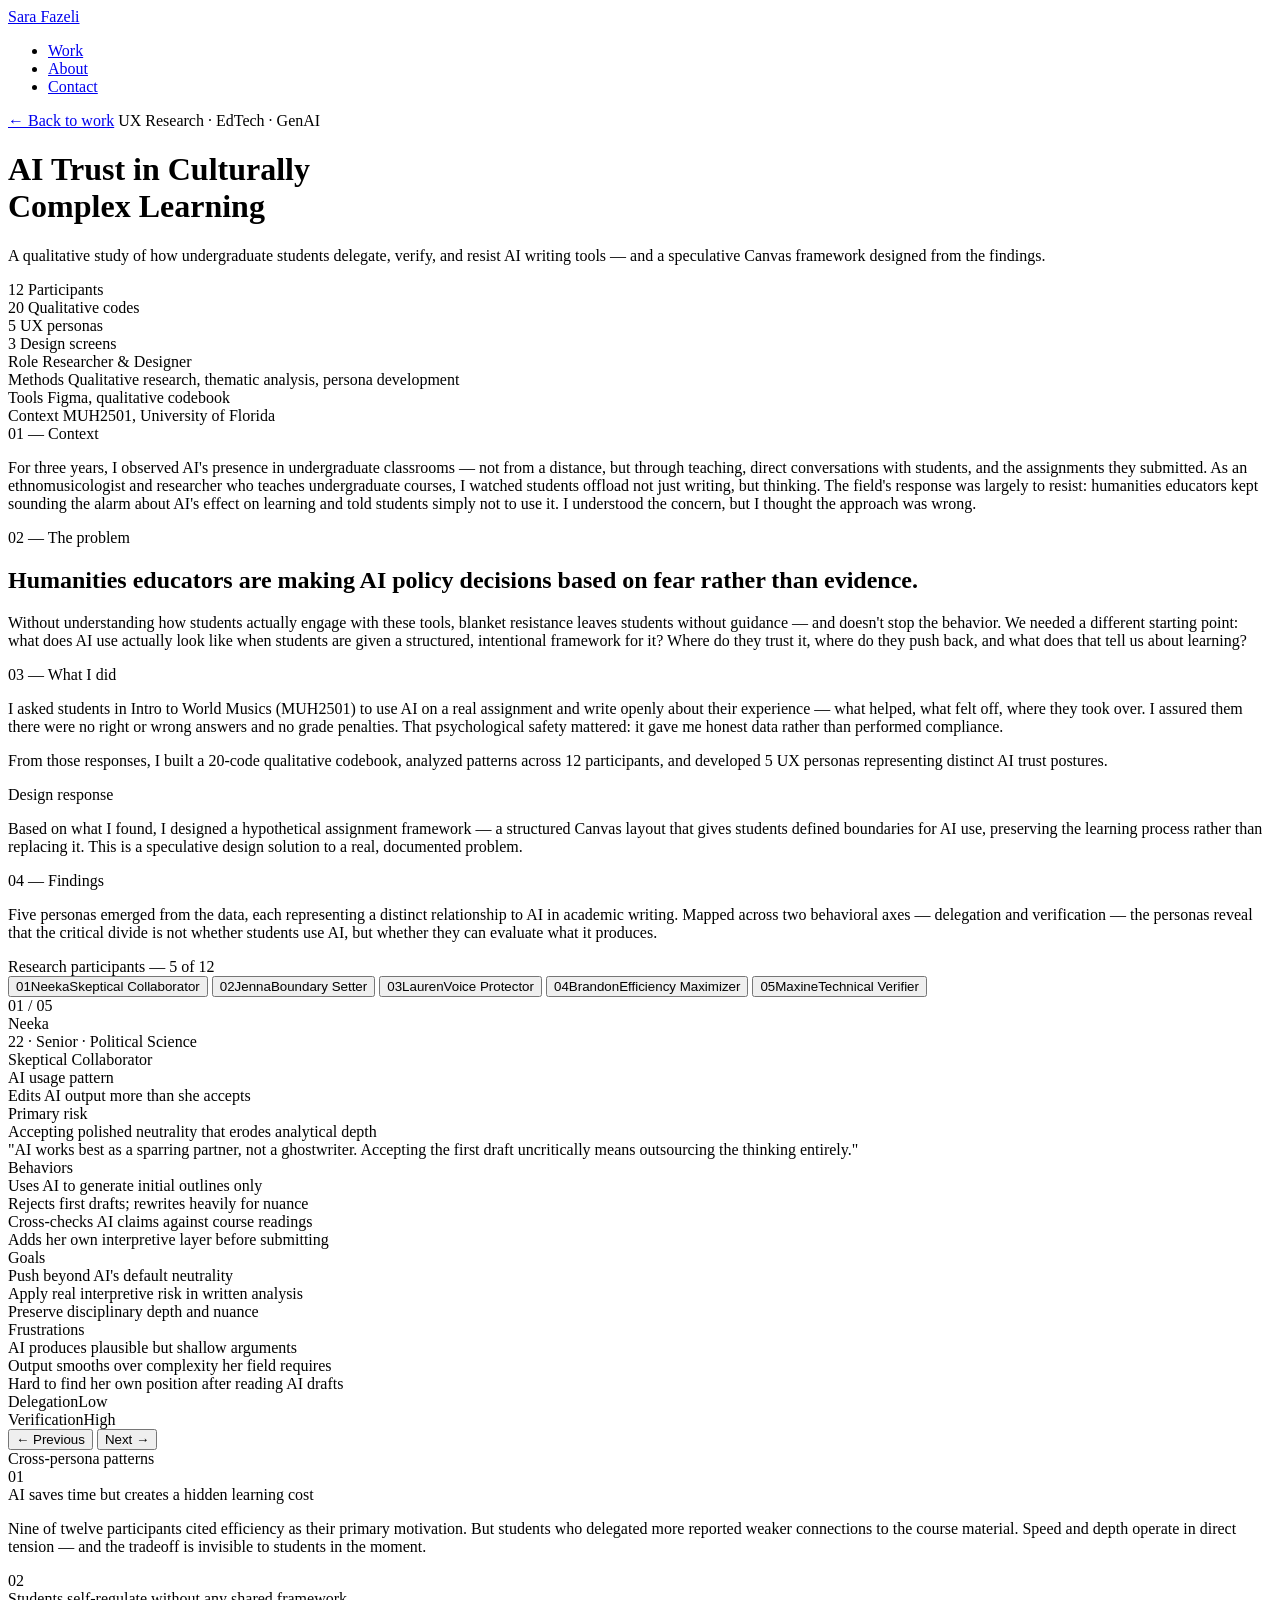
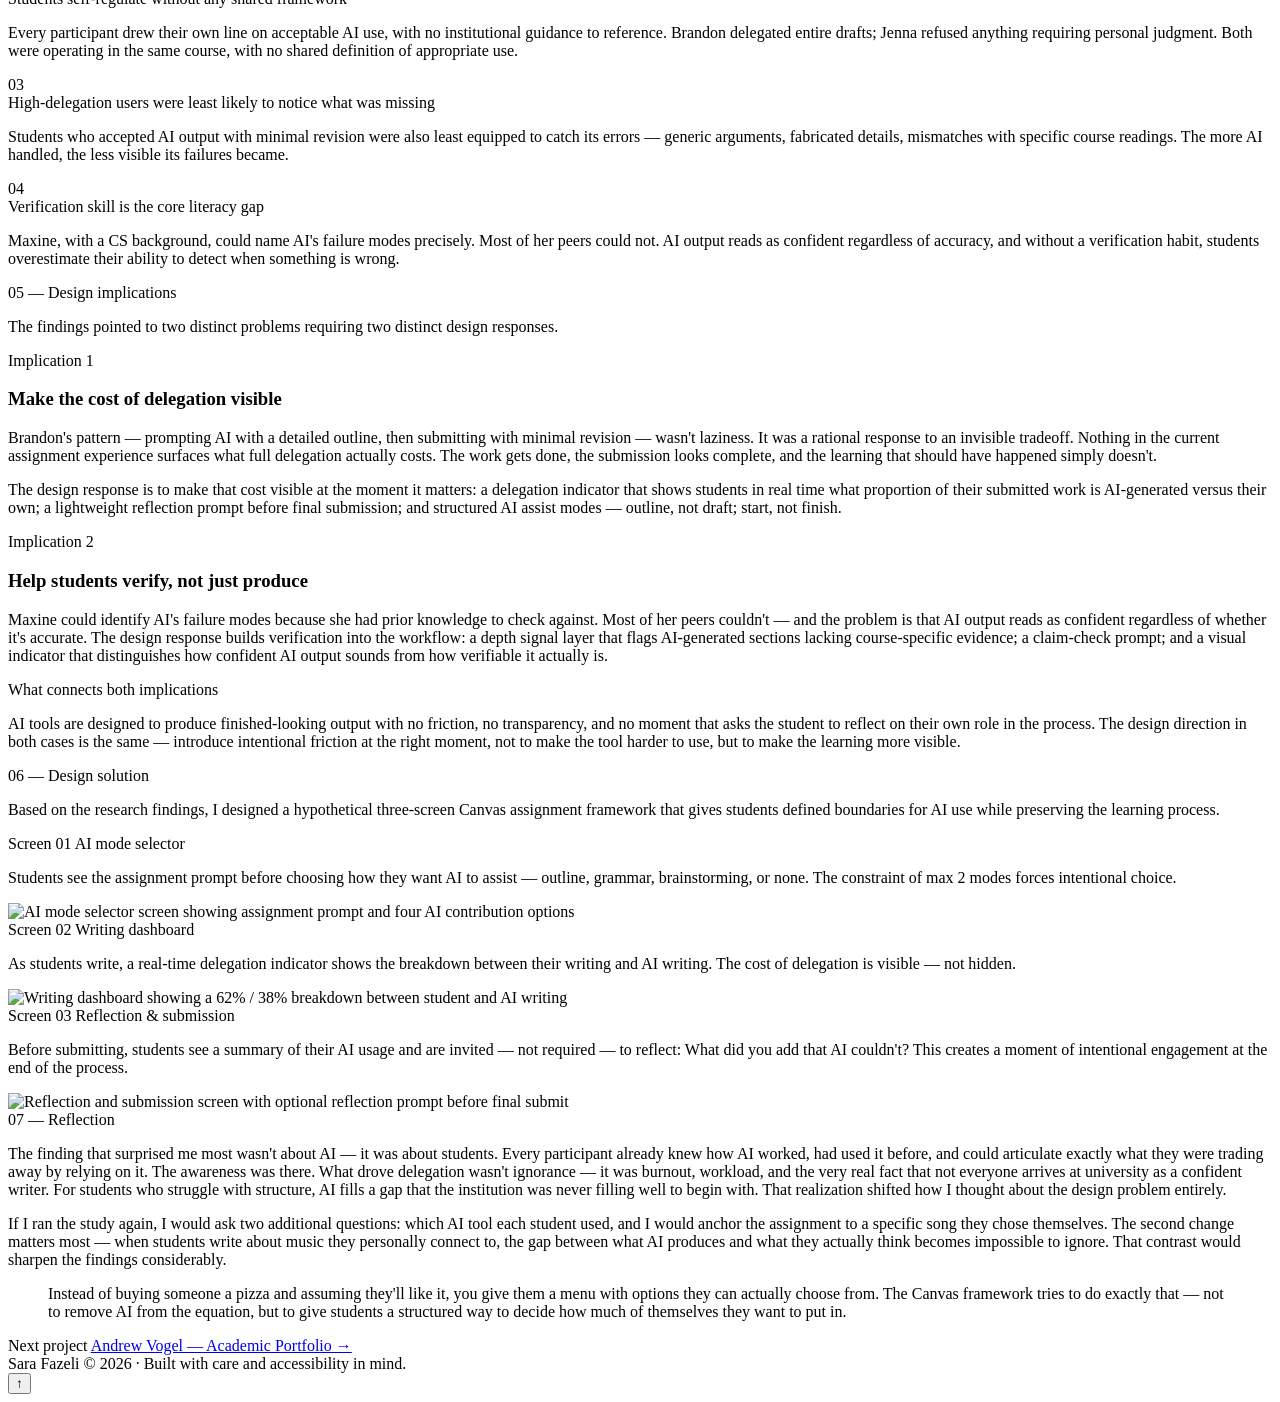
==== ai-trust-study.html @ 243368ee "case study added" ====
<!DOCTYPE html>
<html lang="en">
<head>
    <meta charset="UTF-8">
    <meta name="viewport" content="width=device-width, initial-scale=1.0">
    <meta name="description" content="AI Trust in Culturally Complex Learning — UX Research Case Study by Sara Fazeli">
    <title>AI Trust Study | Sara Fazeli</title>
    <link rel="preconnect" href="https://fonts.googleapis.com">
    <link rel="preconnect" href="https://fonts.gstatic.com" crossorigin>
    <link href="https://fonts.googleapis.com/css2?family=Fraunces:opsz,wght@9..144,300;9..144,400;9..144,600&family=DM+Sans:wght@300;400;500&family=Playfair+Display:ital,wght@0,400;0,500;1,400&display=swap" rel="stylesheet">
    <link rel="stylesheet" href="style-sheet/case-study.css">
</head>
<body>

    <!-- Nav -->
    <nav>
        <div class="nav-inner">
            <a href="index.html" class="nav-logo">Sara Fazeli</a>
            <ul class="nav-links">
                <li><a href="index.html#work">Work</a></li>
                <li><a href="index.html#about">About</a></li>
                <li><a href="index.html#contact">Contact</a></li>
            </ul>
        </div>
    </nav>

    <!-- Hero -->
    <header class="cs-hero">
        <div class="container">
            <div class="cs-hero-meta">
                <a href="index.html" class="back-link">← Back to work</a>
                <span class="cs-type">UX Research · EdTech · GenAI</span>
            </div>
            <h1 class="cs-title">AI Trust in Culturally<br>Complex Learning</h1>
            <p class="cs-subtitle">A qualitative study of how undergraduate students delegate, verify, and resist AI writing tools — and a speculative Canvas framework designed from the findings.</p>
            <div class="cs-stats">
                <div class="stat">
                    <span class="stat-num">12</span>
                    <span class="stat-label">Participants</span>
                </div>
                <div class="stat">
                    <span class="stat-num">20</span>
                    <span class="stat-label">Qualitative codes</span>
                </div>
                <div class="stat">
                    <span class="stat-num">5</span>
                    <span class="stat-label">UX personas</span>
                </div>
                <div class="stat">
                    <span class="stat-num">3</span>
                    <span class="stat-label">Design screens</span>
                </div>
            </div>
        </div>
    </header>

    <!-- Overview strip -->
    <div class="cs-overview">
        <div class="container">
            <div class="overview-grid">
                <div class="overview-item">
                    <span class="overview-label">Role</span>
                    <span class="overview-value">Researcher & Designer</span>
                </div>
                <div class="overview-item">
                    <span class="overview-label">Methods</span>
                    <span class="overview-value">Qualitative research, thematic analysis, persona development</span>
                </div>
                <div class="overview-item">
                    <span class="overview-label">Tools</span>
                    <span class="overview-value">Figma, qualitative codebook</span>
                </div>
                <div class="overview-item">
                    <span class="overview-label">Context</span>
                    <span class="overview-value">MUH2501, University of Florida</span>
                </div>
            </div>
        </div>
    </div>

    <!-- Main content -->
    <main class="cs-main">
        <div class="container">

            <!-- Context -->
            <section class="cs-section">
                <div class="cs-section-inner">
                    <div class="cs-section-label">01 — Context</div>
                    <div class="cs-section-content">
                        <p>For three years, I observed AI's presence in undergraduate classrooms — not from a distance, but through teaching, direct conversations with students, and the assignments they submitted. As an ethnomusicologist and researcher who teaches undergraduate courses, I watched students offload not just writing, but thinking. The field's response was largely to resist: humanities educators kept sounding the alarm about AI's effect on learning and told students simply not to use it. I understood the concern, but I thought the approach was wrong.</p>
                    </div>
                </div>
            </section>

            <!-- Problem -->
            <section class="cs-section">
                <div class="cs-section-inner">
                    <div class="cs-section-label">02 — The problem</div>
                    <div class="cs-section-content">
                        <h2 class="cs-heading">Humanities educators are making AI policy decisions based on fear rather than evidence.</h2>
                        <p>Without understanding how students actually engage with these tools, blanket resistance leaves students without guidance — and doesn't stop the behavior. We needed a different starting point: what does AI use actually look like when students are given a structured, intentional framework for it? Where do they trust it, where do they push back, and what does that tell us about learning?</p>
                    </div>
                </div>
            </section>

            <!-- What I did -->
            <section class="cs-section">
                <div class="cs-section-inner">
                    <div class="cs-section-label">03 — What I did</div>
                    <div class="cs-section-content">
                        <p>I asked students in Intro to World Musics (MUH2501) to use AI on a real assignment and write openly about their experience — what helped, what felt off, where they took over. I assured them there were no right or wrong answers and no grade penalties. That psychological safety mattered: it gave me honest data rather than performed compliance.</p>
                        <p>From those responses, I built a 20-code qualitative codebook, analyzed patterns across 12 participants, and developed 5 UX personas representing distinct AI trust postures.</p>

                        <div class="callout">
                            <span class="callout-label">Design response</span>
                            <p>Based on what I found, I designed a hypothetical assignment framework — a structured Canvas layout that gives students defined boundaries for AI use, preserving the learning process rather than replacing it. This is a speculative design solution to a real, documented problem.</p>
                        </div>
                    </div>
                </div>
            </section>

            <!-- Findings -->
            <section class="cs-section">
                <div class="cs-section-inner">
                    <div class="cs-section-label">04 — Findings</div>
                    <div class="cs-section-content">
                        <p>Five personas emerged from the data, each representing a distinct relationship to AI in academic writing. Mapped across two behavioral axes — delegation and verification — the personas reveal that the critical divide is not whether students use AI, but whether they can evaluate what it produces.</p>
                    </div>
                </div>
            </section>

        </div>

        <!-- Personas — full width -->
        <div class="personas-section">
            <div class="container">
                <div class="personas-header">
                    <span class="cs-section-label-inline">Research participants — 5 of 12</span>
                </div>
                <!-- Persona component -->
                <div class="persona-component">
                    <div class="tab-row" id="persona-tabs">
                        <button class="tab-btn active" onclick="showPersona(0,this)"><span class="tab-num">01</span><span class="tab-name">Neeka</span><span class="tab-arch">Skeptical Collaborator</span><div class="tab-bar" style="background:#534AB7;"></div></button>
                        <button class="tab-btn" onclick="showPersona(1,this)"><span class="tab-num">02</span><span class="tab-name">Jenna</span><span class="tab-arch">Boundary Setter</span><div class="tab-bar" style="background:#0F6E56;"></div></button>
                        <button class="tab-btn" onclick="showPersona(2,this)"><span class="tab-num">03</span><span class="tab-name">Lauren</span><span class="tab-arch">Voice Protector</span><div class="tab-bar" style="background:#993C1D;"></div></button>
                        <button class="tab-btn" onclick="showPersona(3,this)"><span class="tab-num">04</span><span class="tab-name">Brandon</span><span class="tab-arch">Efficiency Maximizer</span><div class="tab-bar" style="background:#854F0B;"></div></button>
                        <button class="tab-btn" onclick="showPersona(4,this)"><span class="tab-num">05</span><span class="tab-name">Maxine</span><span class="tab-arch">Technical Verifier</span><div class="tab-bar" style="background:#185FA5;"></div></button>
                    </div>

                    <div class="persona-card" id="persona-card">
                        <div class="persona-card-top">
                            <div class="persona-identity">
                                <div class="persona-num" id="p-num">01 / 05</div>
                                <div class="persona-name" id="p-name">Neeka</div>
                                <div class="persona-meta" id="p-meta">22 · Senior · Political Science</div>
                                <div class="persona-pill" id="p-arch">Skeptical Collaborator</div>
                            </div>
                            <div class="persona-pattern">
                                <div class="pattern-label">AI usage pattern</div>
                                <div class="pattern-value" id="p-pattern">Edits AI output more than she accepts</div>
                                <div class="risk-label">Primary risk</div>
                                <div class="risk-value" id="p-risk">Accepting polished neutrality that erodes analytical depth</div>
                            </div>
                        </div>
                        <div class="persona-quote-wrap">
                            <div class="persona-quote" id="p-quote">"AI works best as a sparring partner, not a ghostwriter. Accepting the first draft uncritically means outsourcing the thinking entirely."</div>
                        </div>
                        <div class="persona-card-bottom">
                            <div class="persona-col">
                                <div class="col-label">Behaviors</div>
                                <div id="p-behaviors"></div>
                            </div>
                            <div class="persona-col">
                                <div class="col-label">Goals</div>
                                <div id="p-goals"></div>
                            </div>
                            <div class="persona-col">
                                <div class="col-label">Frustrations</div>
                                <div id="p-frustrations"></div>
                            </div>
                        </div>
                        <div class="persona-bars">
                            <div class="bar-item">
                                <div class="bar-label-row"><span class="bar-label-text">Delegation</span><span class="bar-val" id="p-del-val"></span></div>
                                <div class="bar-bg"><div class="bar-fill" id="p-del"></div></div>
                            </div>
                            <div class="bar-item">
                                <div class="bar-label-row"><span class="bar-label-text">Verification</span><span class="bar-val" id="p-ver-val"></span></div>
                                <div class="bar-bg"><div class="bar-fill" id="p-ver"></div></div>
                            </div>
                        </div>
                    </div>

                    <div class="persona-nav">
                        <button class="persona-nav-btn" onclick="prevPersona()">← Previous</button>
                        <button class="persona-nav-btn" onclick="nextPersona()">Next →</button>
                    </div>
                </div>
            </div>
        </div>

        <div class="container">

            <!-- Cross-persona patterns -->
            <section class="cs-section">
                <div class="cs-section-inner">
                    <div class="cs-section-label">Cross-persona patterns</div>
                    <div class="cs-section-content">
                        <div class="findings-grid">
                            <div class="finding-card">
                                <div class="finding-num">01</div>
                                <div class="finding-title">AI saves time but creates a hidden learning cost</div>
                                <p>Nine of twelve participants cited efficiency as their primary motivation. But students who delegated more reported weaker connections to the course material. Speed and depth operate in direct tension — and the tradeoff is invisible to students in the moment.</p>
                            </div>
                            <div class="finding-card">
                                <div class="finding-num">02</div>
                                <div class="finding-title">Students self-regulate without any shared framework</div>
                                <p>Every participant drew their own line on acceptable AI use, with no institutional guidance to reference. Brandon delegated entire drafts; Jenna refused anything requiring personal judgment. Both were operating in the same course, with no shared definition of appropriate use.</p>
                            </div>
                            <div class="finding-card">
                                <div class="finding-num">03</div>
                                <div class="finding-title">High-delegation users were least likely to notice what was missing</div>
                                <p>Students who accepted AI output with minimal revision were also least equipped to catch its errors — generic arguments, fabricated details, mismatches with specific course readings. The more AI handled, the less visible its failures became.</p>
                            </div>
                            <div class="finding-card">
                                <div class="finding-num">04</div>
                                <div class="finding-title">Verification skill is the core literacy gap</div>
                                <p>Maxine, with a CS background, could name AI's failure modes precisely. Most of her peers could not. AI output reads as confident regardless of accuracy, and without a verification habit, students overestimate their ability to detect when something is wrong.</p>
                            </div>
                        </div>
                    </div>
                </div>
            </section>

            <!-- Design Implications -->
            <section class="cs-section">
                <div class="cs-section-inner">
                    <div class="cs-section-label">05 — Design implications</div>
                    <div class="cs-section-content">
                        <p>The findings pointed to two distinct problems requiring two distinct design responses.</p>

                        <div class="implication">
                            <div class="implication-header">
                                <span class="implication-num">Implication 1</span>
                                <h3 class="implication-title">Make the cost of delegation visible</h3>
                            </div>
                            <p>Brandon's pattern — prompting AI with a detailed outline, then submitting with minimal revision — wasn't laziness. It was a rational response to an invisible tradeoff. Nothing in the current assignment experience surfaces what full delegation actually costs. The work gets done, the submission looks complete, and the learning that should have happened simply doesn't.</p>
                            <p>The design response is to make that cost visible at the moment it matters: a delegation indicator that shows students in real time what proportion of their submitted work is AI-generated versus their own; a lightweight reflection prompt before final submission; and structured AI assist modes — outline, not draft; start, not finish.</p>
                        </div>

                        <div class="implication">
                            <div class="implication-header">
                                <span class="implication-num">Implication 2</span>
                                <h3 class="implication-title">Help students verify, not just produce</h3>
                            </div>
                            <p>Maxine could identify AI's failure modes because she had prior knowledge to check against. Most of her peers couldn't — and the problem is that AI output reads as confident regardless of whether it's accurate. The design response builds verification into the workflow: a depth signal layer that flags AI-generated sections lacking course-specific evidence; a claim-check prompt; and a visual indicator that distinguishes how confident AI output sounds from how verifiable it actually is.</p>
                        </div>

                        <div class="callout">
                            <span class="callout-label">What connects both implications</span>
                            <p>AI tools are designed to produce finished-looking output with no friction, no transparency, and no moment that asks the student to reflect on their own role in the process. The design direction in both cases is the same — introduce intentional friction at the right moment, not to make the tool harder to use, but to make the learning more visible.</p>
                        </div>
                    </div>
                </div>
            </section>

            <!-- Design Screens -->
            <section class="cs-section">
                <div class="cs-section-inner">
                    <div class="cs-section-label">06 — Design solution</div>
                    <div class="cs-section-content">
                        <p>Based on the research findings, I designed a hypothetical three-screen Canvas assignment framework that gives students defined boundaries for AI use while preserving the learning process.</p>
                    </div>
                </div>
            </section>
        </div>

        <!-- Screens — full width -->
        <div class="screens-section">
            <div class="container">
                <div class="screen-item">
                    <div class="screen-meta">
                        <span class="screen-num">Screen 01</span>
                        <span class="screen-title">AI mode selector</span>
                        <p class="screen-desc">Students see the assignment prompt before choosing how they want AI to assist — outline, grammar, brainstorming, or none. The constraint of max 2 modes forces intentional choice.</p>
                    </div>
                    <div class="screen-image">
                        <img src="images/screen-01.png" alt="AI mode selector screen showing assignment prompt and four AI contribution options" />
                    </div>
                </div>

                <div class="screen-item reverse">
                    <div class="screen-meta">
                        <span class="screen-num">Screen 02</span>
                        <span class="screen-title">Writing dashboard</span>
                        <p class="screen-desc">As students write, a real-time delegation indicator shows the breakdown between their writing and AI writing. The cost of delegation is visible — not hidden.</p>
                    </div>
                    <div class="screen-image">
                        <img src="images/screen-02.png" alt="Writing dashboard showing a 62% / 38% breakdown between student and AI writing" />
                    </div>
                </div>

                <div class="screen-item">
                    <div class="screen-meta">
                        <span class="screen-num">Screen 03</span>
                        <span class="screen-title">Reflection & submission</span>
                        <p class="screen-desc">Before submitting, students see a summary of their AI usage and are invited — not required — to reflect: What did you add that AI couldn't? This creates a moment of intentional engagement at the end of the process.</p>
                    </div>
                    <div class="screen-image">
                        <img src="images/screen-03.png" alt="Reflection and submission screen with optional reflection prompt before final submit" />
                    </div>
                </div>
            </div>
        </div>

        <div class="container">

            <!-- Reflection -->
            <section class="cs-section">
                <div class="cs-section-inner">
                    <div class="cs-section-label">07 — Reflection</div>
                    <div class="cs-section-content">
                        <p>The finding that surprised me most wasn't about AI — it was about students. Every participant already knew how AI worked, had used it before, and could articulate exactly what they were trading away by relying on it. The awareness was there. What drove delegation wasn't ignorance — it was burnout, workload, and the very real fact that not everyone arrives at university as a confident writer. For students who struggle with structure, AI fills a gap that the institution was never filling well to begin with. That realization shifted how I thought about the design problem entirely.</p>

                        <p>If I ran the study again, I would ask two additional questions: which AI tool each student used, and I would anchor the assignment to a specific song they chose themselves. The second change matters most — when students write about music they personally connect to, the gap between what AI produces and what they actually think becomes impossible to ignore. That contrast would sharpen the findings considerably.</p>

                        <blockquote class="cs-blockquote">Instead of buying someone a pizza and assuming they'll like it, you give them a menu with options they can actually choose from. The Canvas framework tries to do exactly that — not to remove AI from the equation, but to give students a structured way to decide how much of themselves they want to put in.</blockquote>
                    </div>
                </div>
            </section>

        </div>
    </main>

    <!-- Next project -->
    <div class="next-project">
        <div class="container">
            <span class="section-label">Next project</span>
            <a href="https://andrew-vogel.com" target="_blank" class="next-link">Andrew Vogel — Academic Portfolio →</a>
        </div>
    </div>

    <!-- Footer -->
    <footer>
        <div class="container">
            <div class="footer-inner">
                <span class="footer-name">Sara Fazeli</span>
                <span class="footer-copy">© 2026 · Built with care and accessibility in mind.</span>
            </div>
        </div>
    </footer>

    <button id="back-to-top" aria-label="Back to top">↑</button>

    <script>
    // Persona data
    const personas = [
        {
            num:"01 / 05", name:"Neeka", meta:"22 · Senior · Political Science",
            arch:"Skeptical Collaborator", color:"#534AB7",
            pattern:"Edits AI output more than she accepts",
            risk:"Accepting polished neutrality that erodes analytical depth",
            quote:'"AI works best as a sparring partner, not a ghostwriter. Accepting the first draft uncritically means outsourcing the thinking entirely."',
            behaviors:["Uses AI to generate initial outlines only","Rejects first drafts; rewrites heavily for nuance","Cross-checks AI claims against course readings","Adds her own interpretive layer before submitting"],
            goals:["Push beyond AI's default neutrality","Apply real interpretive risk in written analysis","Preserve disciplinary depth and nuance"],
            frustrations:["AI produces plausible but shallow arguments","Output smooths over complexity her field requires","Hard to find her own position after reading AI drafts"],
            del:25, ver:90
        },
        {
            num:"02 / 05", name:"Jenna", meta:"22 · Senior · Music Education",
            arch:"Boundary Setter", color:"#0F6E56",
            pattern:"Uses AI for structure only",
            risk:"Students losing reasoning skills with no institutional guardrails in place",
            quote:'"AI can help in moderation, but remove all friction and students stop thinking. Those reasoning skills don\'t come back on their own."',
            behaviors:["Uses AI to generate outlines and checklists","Writes all substantive content by hand","Avoids AI for anything requiring personal judgment","Advocates for explicit guidelines in coursework"],
            goals:["Set clear rules for when AI is and isn't appropriate","Use AI as an organizer without replacing engagement","Protect students' ability to reason through problems"],
            frustrations:["No clear institutional guidelines on AI use exist","Students complete full assignments with AI, learn nothing","Reasoning and decision-making skills atrophy without practice"],
            del:20, ver:75
        },
        {
            num:"03 / 05", name:"Lauren", meta:"31 · Senior · Journalism & Advertising",
            arch:"Voice Protector", color:"#993C1D",
            pattern:"Uses AI for brainstorming, not final copy",
            risk:"Submitting work that sounds authentic but reflects AI's voice, not hers",
            quote:'"The moment I stop revising and just submit AI output, I\'ve handed over my byline. It has to sound like me — not like everyone\'s AI."',
            behaviors:["Uses AI for initial ideation and structural outlines","Rewrites all final copy by hand","Reads drafts aloud to test for personal voice","Edits until output no longer sounds generated"],
            goals:["Maintain a distinct, recognizable writing voice","Use AI for ideation without letting it shape final tone","Submit work that genuinely reflects her perspective"],
            frustrations:["AI drafts feel generic even after multiple edits","Hard to reclaim voice once an AI outline is accepted","Polished output masks the absence of real perspective"],
            del:30, ver:80
        },
        {
            num:"04 / 05", name:"Brandon", meta:"22 · Senior · Music Business & Entrepreneurship",
            arch:"Efficiency Maximizer", color:"#854F0B",
            pattern:"Delegates full drafts under time pressure",
            risk:"Skill atrophy through repeated full-task delegation",
            quote:'"When AI handles the whole assignment in seconds, finishing it yourself stops feeling like learning. It starts feeling like a waste of time."',
            behaviors:["Prompts AI with a detailed outline under deadline","Submits output with minimal review or revision","Engages most with AI when course load peaks","Rarely revises for substance — only for format"],
            goals:["Find a compelling reason to engage with work directly","Understand the value of the cognitive effort required","Rebuild habits of independent critical writing"],
            frustrations:["AI makes full-draft delegation too easy to resist","Convenience eliminates motivation to engage deeply","Skills needed for his career are quietly disappearing"],
            del:95, ver:15
        },
        {
            num:"05 / 05", name:"Maxine", meta:"20 · Sophomore · Music Composition & CS",
            arch:"Technical Verifier", color:"#185FA5",
            pattern:"Verifies AI output against her own knowledge",
            risk:"Submitting confident but factually incorrect output",
            quote:'"AI sounds right far more often than it is right. Students who can\'t tell the difference will submit work that fails in ways they\'ll never notice."',
            behaviors:["Uses AI for first-pass drafting only","Line-edits for factual and conceptual accuracy","Flags output that sounds correct but lacks depth","Rewrites any section AI handles poorly"],
            goals:["Help peers spot when AI output sounds right but isn't","Use AI as a starting point requiring verification","Ensure final work reflects actual course content"],
            frustrations:["Students can't tell when AI output misses the mark","Confident-sounding language masks real factual gaps","Peers submit polished work that fails on substance"],
            del:40, ver:95
        }
    ];

    let current = 0;

    function renderPersona(p) {
        document.getElementById('p-num').textContent = p.num;
        document.getElementById('p-name').textContent = p.name;
        document.getElementById('p-meta').textContent = p.meta;
        document.getElementById('p-arch').textContent = p.arch;
        document.getElementById('p-pattern').textContent = p.pattern;
        document.getElementById('p-risk').textContent = p.risk;
        document.getElementById('p-quote').textContent = p.quote;

        const dv = p.del < 40 ? 'Low' : p.del < 70 ? 'Medium' : 'High';
        const vv = p.ver < 40 ? 'Low' : p.ver < 70 ? 'Medium' : 'High';

        document.getElementById('p-del').style.width = p.del + '%';
        document.getElementById('p-del').style.background = p.color;
        document.getElementById('p-del-val').textContent = dv;
        document.getElementById('p-ver').style.width = p.ver + '%';
        document.getElementById('p-ver').style.background = p.color;
        document.getElementById('p-ver-val').textContent = vv;

        ['behaviors','goals','frustrations'].forEach(k => {
            document.getElementById('p-'+k).innerHTML = p[k].map(t => `<div class="col-item">${t}</div>`).join('');
        });
    }

    function showPersona(i, btn) {
        current = i;
        document.querySelectorAll('.tab-btn').forEach(b => b.classList.remove('active'));
        btn.classList.add('active');
        renderPersona(personas[i]);
    }

    function nextPersona() {
        current = (current + 1) % personas.length;
        document.querySelectorAll('.tab-btn')[current].click();
    }

    function prevPersona() {
        current = (current - 1 + personas.length) % personas.length;
        document.querySelectorAll('.tab-btn')[current].click();
    }

    renderPersona(personas[0]);

    // Back to top
    const btt = document.getElementById('back-to-top');
    window.addEventListener('scroll', () => {
        btt.classList.toggle('show', window.scrollY > 400);
    });
    btt.addEventListener('click', () => window.scrollTo({ top: 0, behavior: 'smooth' }));

    // Fade up
    const observer = new IntersectionObserver((entries) => {
        entries.forEach(e => { if (e.isIntersecting) e.target.classList.add('visible'); });
    }, { threshold: 0.08 });
    document.querySelectorAll('.cs-section, .finding-card, .screen-item, .implication').forEach(el => {
        el.classList.add('fade-up');
        observer.observe(el);
    });
    </script>
</body>
</html>
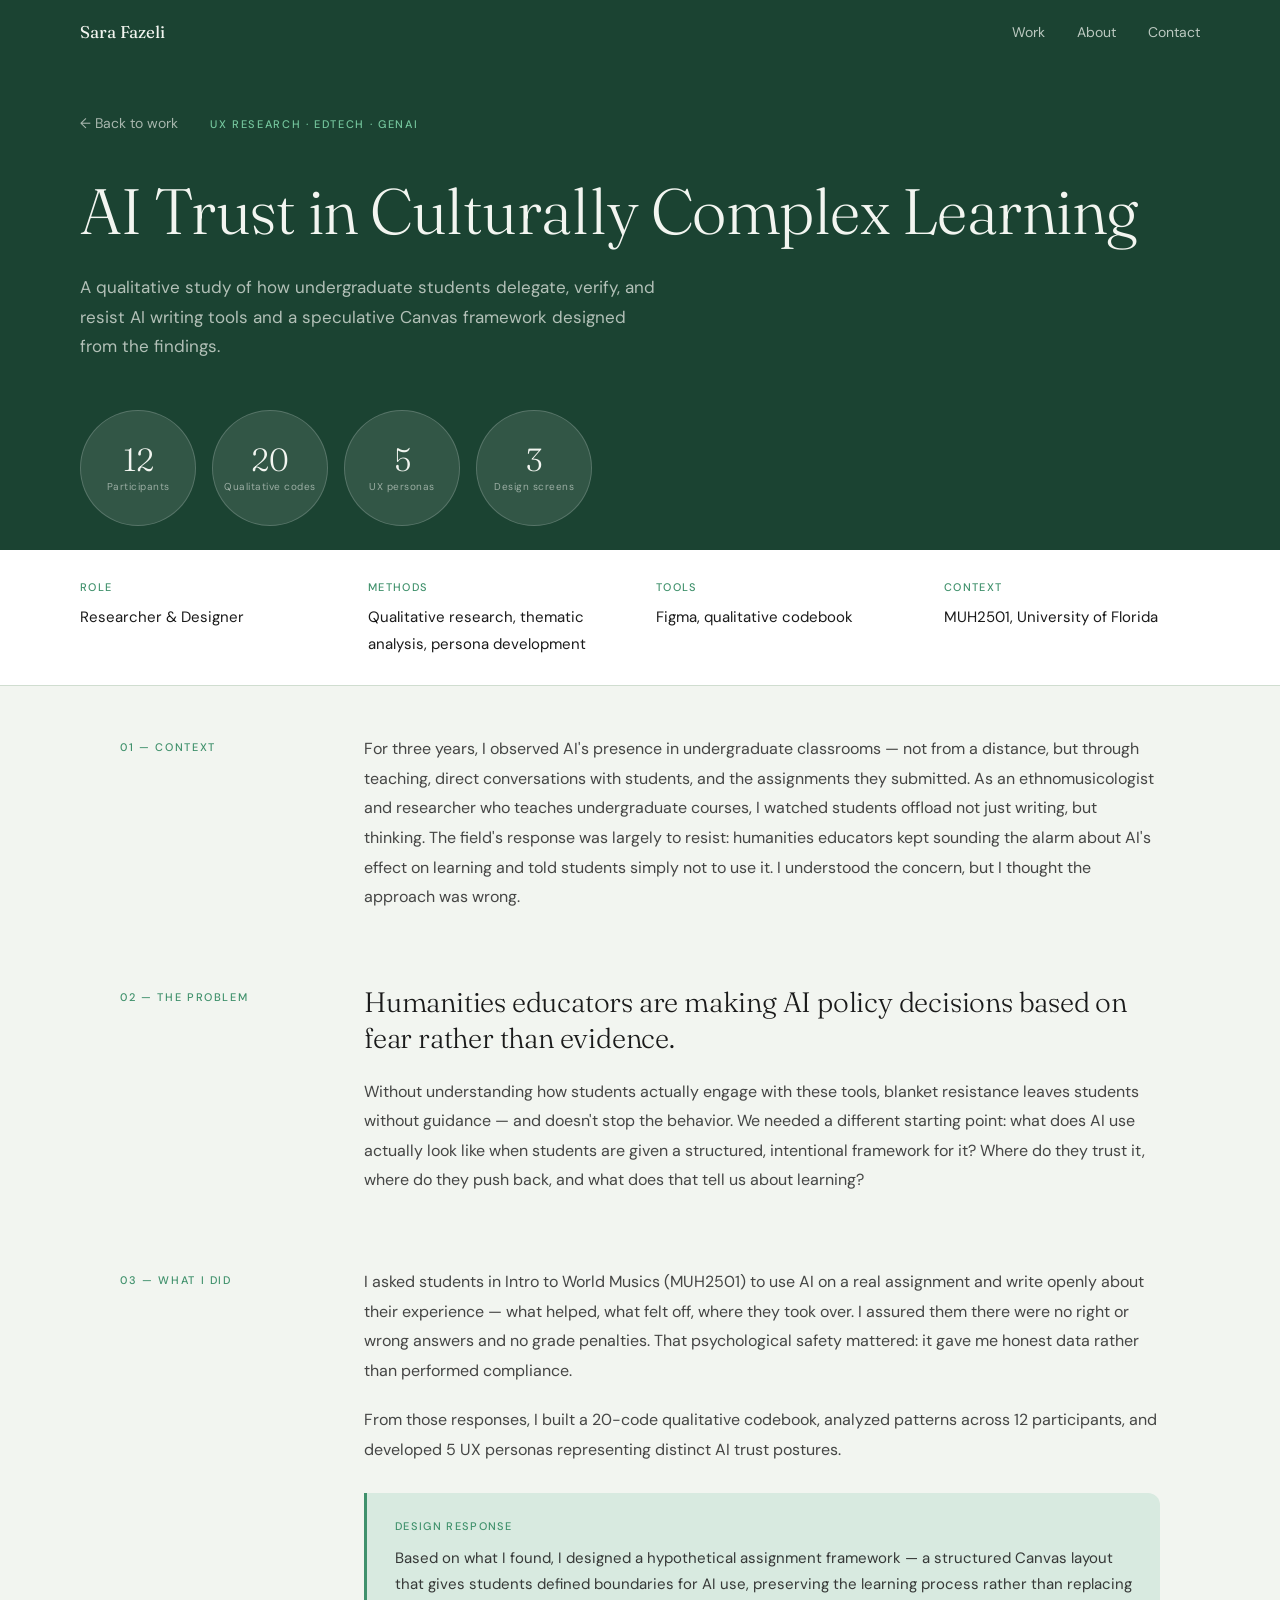
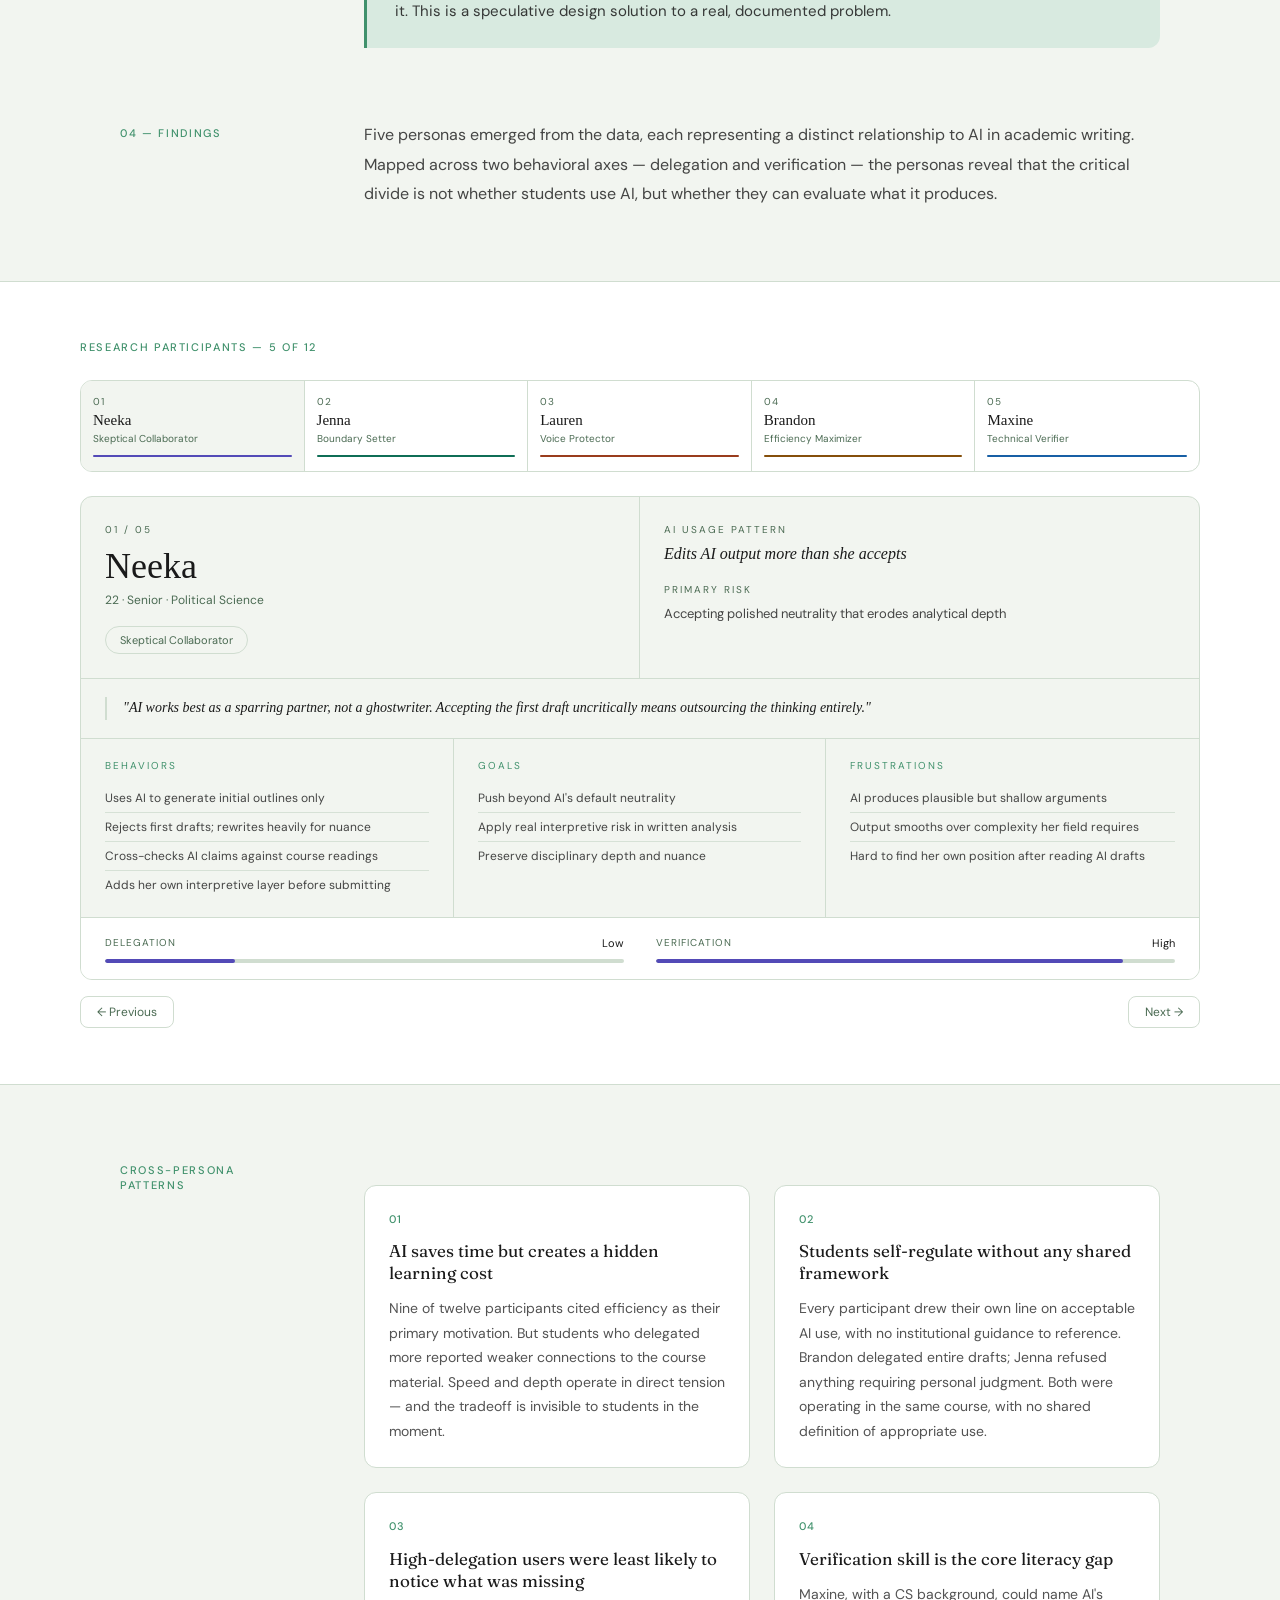
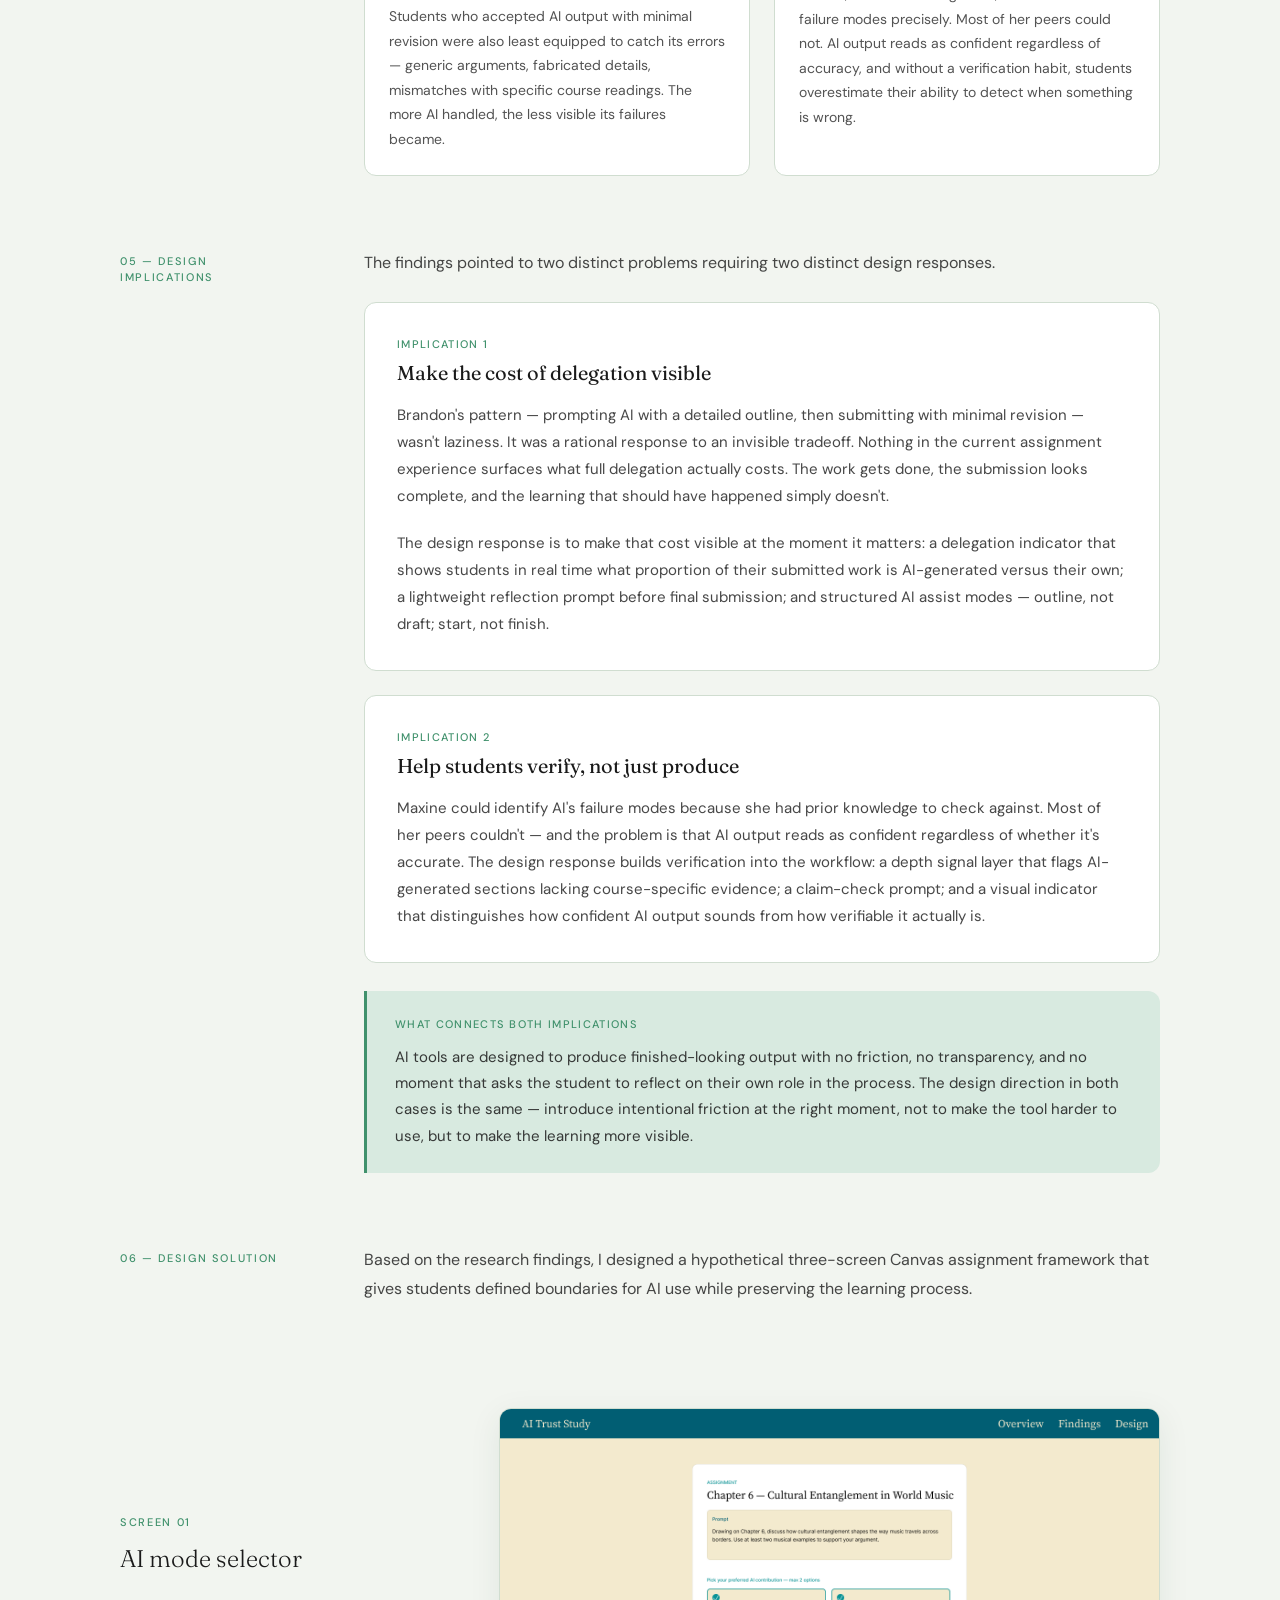
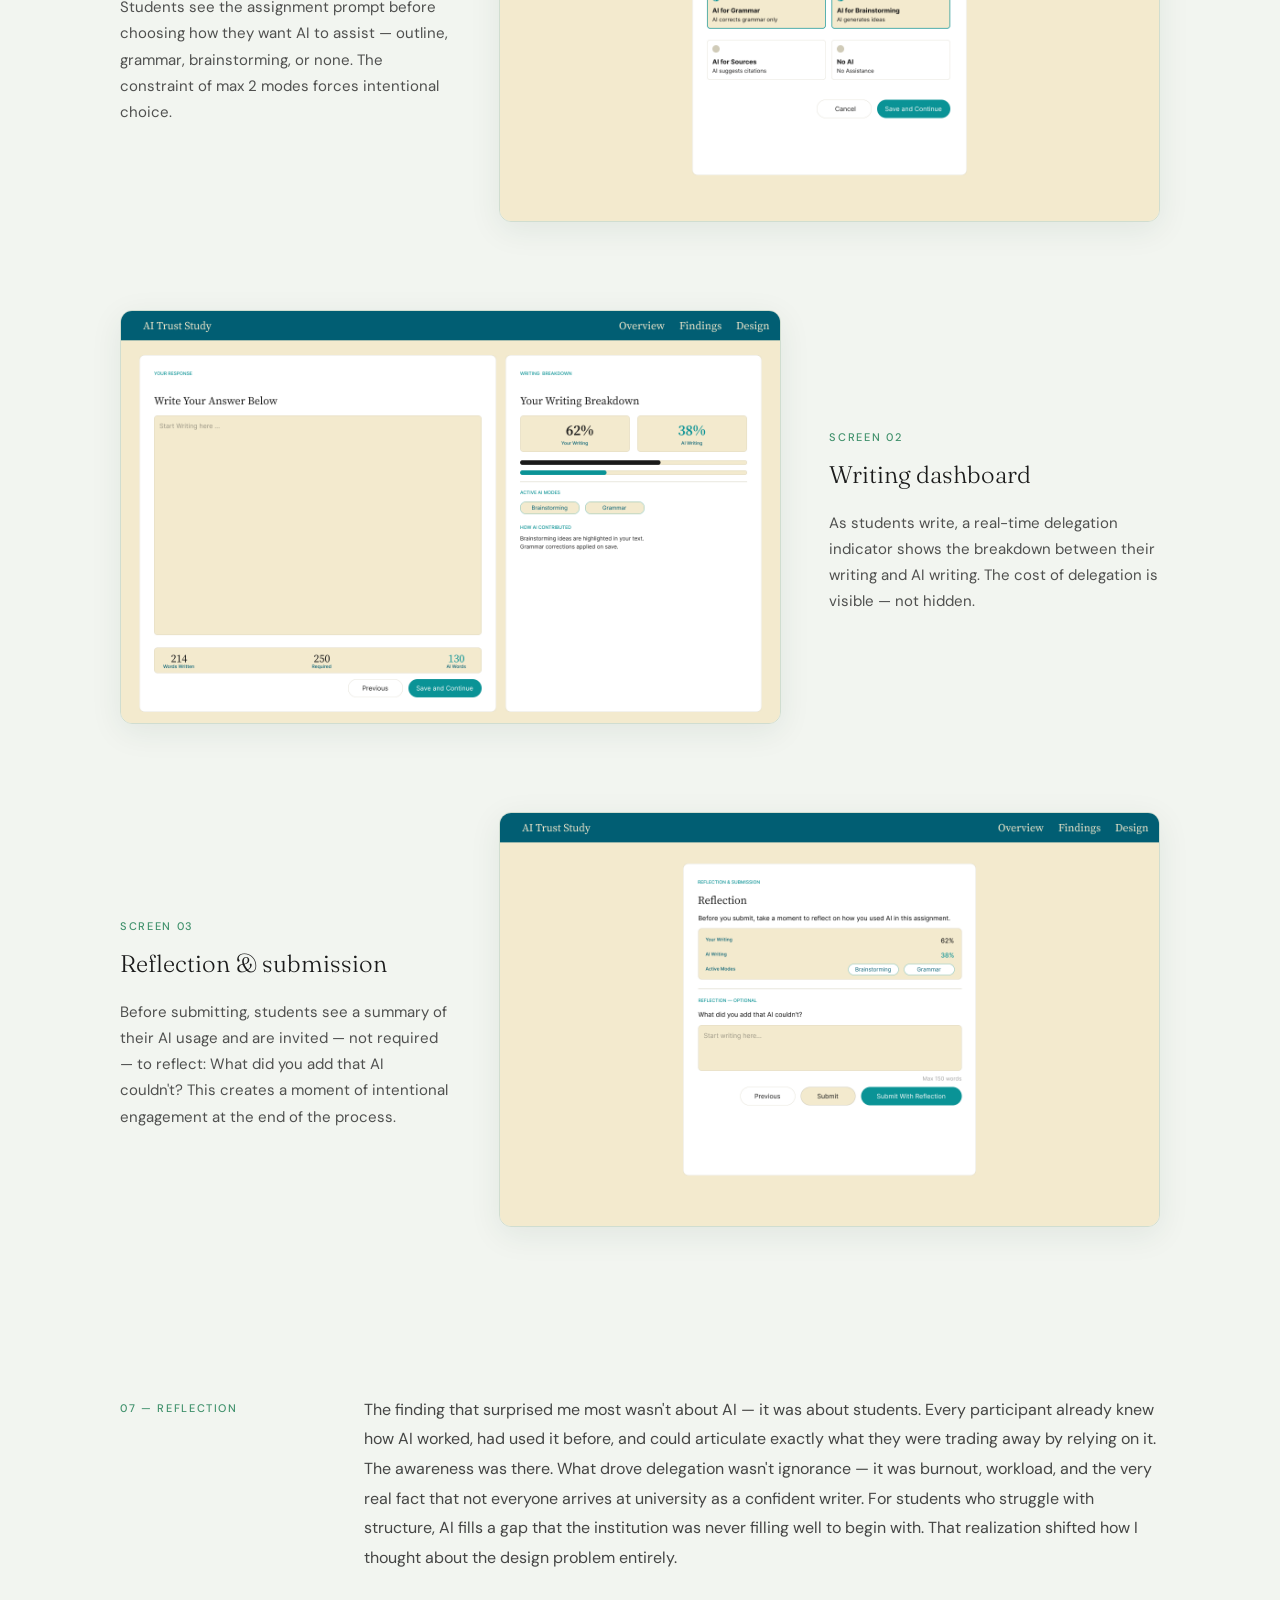
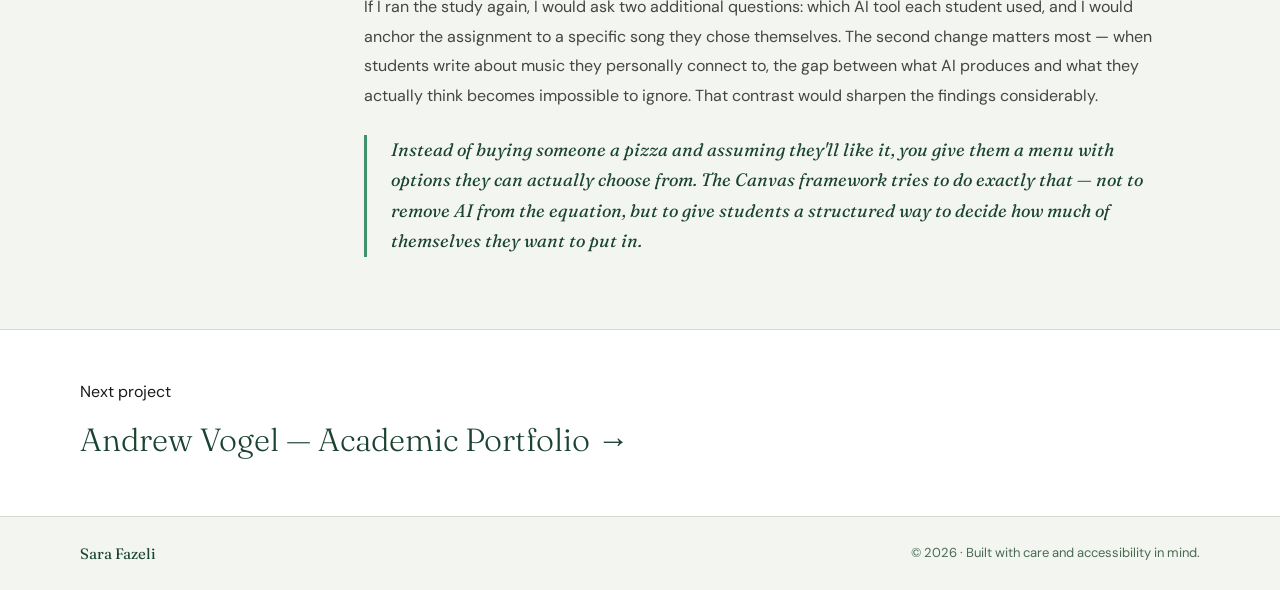
==== commit d66c5393: "changes in title" ====
--- a/ai-trust-study.html
+++ b/ai-trust-study.html
@@ -31,8 +31,8 @@
                 <a href="index.html" class="back-link">← Back to work</a>
                 <span class="cs-type">UX Research · EdTech · GenAI</span>
             </div>
-            <h1 class="cs-title">AI Trust in Culturally<br>Complex Learning</h1>
-            <p class="cs-subtitle">A qualitative study of how undergraduate students delegate, verify, and resist AI writing tools — and a speculative Canvas framework designed from the findings.</p>
+            <h1 class="cs-title">AI Trust in Culturally Complex Learning</h1>
+            <p class="cs-subtitle">A qualitative study of how undergraduate students delegate, verify, and resist AI writing tools and a speculative Canvas framework designed from the findings.</p>
             <div class="cs-stats">
                 <div class="stat">
                     <span class="stat-num">12</span>
--- a/style-sheet/case-study.css
+++ b/style-sheet/case-study.css
@@ -0,0 +1,237 @@
+/* ─── Variables ─── */
+:root {
+    --bg: #F2F5F0;
+    --surface: #FFFFFF;
+    --primary: #1B4332;
+    --action: #40916C;
+    --accent: #D8EAE0;
+    --text: #1a1a1a;
+    --text-muted: #4a6a52;
+    --border: #d0ddd0;
+    --font-serif: 'Fraunces', Georgia, serif;
+    --font-sans: 'DM Sans', system-ui, sans-serif;
+    --font-persona: 'Playfair Display', Georgia, serif;
+    --radius: 12px;
+    --max-w: 1200px;
+}
+
+*, *::before, *::after { box-sizing: border-box; margin: 0; padding: 0; }
+html { scroll-behavior: smooth; }
+body { font-family: var(--font-sans); background: var(--bg); color: var(--text); line-height: 1.7; font-size: 16px; }
+a { text-decoration: none; color: inherit; }
+
+/* ─── Nav ─── */
+nav { background: var(--primary); position: sticky; top: 0; z-index: 100; }
+.nav-inner { max-width: var(--max-w); margin: 0 auto; padding: 0 2.5rem; height: 64px; display: flex; align-items: center; justify-content: space-between; }
+.nav-logo { font-family: var(--font-serif); font-size: 1.0625rem; font-weight: 400; color: var(--bg); }
+.nav-links { list-style: none; display: flex; gap: 2rem; }
+.nav-links a { font-size: 0.875rem; color: rgba(242,245,240,0.75); transition: color 0.2s; }
+.nav-links a:hover { color: var(--bg); }
+
+/* ─── Container ─── */
+.container { max-width: var(--max-w); margin: 0 auto; padding: 0 2.5rem; }
+
+/* ─── Hero ─── */
+.cs-hero { background: var(--primary); padding: 3rem 2.5rem 1.5rem; }
+
+.cs-hero-meta {
+    display: flex;
+    align-items: center;
+    gap: 2rem;
+    margin-bottom: 2.5rem;
+}
+
+.back-link { font-size: 0.875rem; color: rgba(242,245,240,0.65); transition: color 0.2s; }
+.back-link:hover { color: var(--bg); }
+
+.cs-type { font-size: 0.6875rem; letter-spacing: 0.15em; text-transform: uppercase; color: #74c69d; font-weight: 500; }
+
+.cs-title {
+    font-family: var(--font-serif);
+    font-size: clamp(2.5rem, 5vw, 4.25rem);
+    font-weight: 300;
+    color: var(--bg);
+    line-height: 1.08;
+    letter-spacing: -0.5px;
+    margin-bottom: 1.75rem;
+}
+
+.cs-subtitle {
+    font-size: 1.0625rem;
+    color: rgba(242,245,240,0.7);
+    line-height: 1.75;
+    max-width: 580px;
+    margin-bottom: 3rem;
+}
+
+.cs-stats { display: flex; gap: 1rem; flex-wrap: wrap; }
+
+.stat {
+    display: flex;
+    flex-direction: column;
+    align-items: center;
+    justify-content: center;
+    background: rgba(255,255,255,0.10);
+    border: 1px solid rgba(255,255,255,0.18);
+    border-radius: 50%;
+    width: 116px;
+    height: 116px;
+    gap: 4px;
+}
+
+.stat-num { font-family: var(--font-serif); font-size: 2rem; font-weight: 300; color: var(--bg); line-height: 1; }
+.stat-label { font-size: 0.625rem; color: rgba(242,245,240,0.55); text-align: center; letter-spacing: 0.05em; padding: 0 8px; line-height: 1.3; }
+
+/* ─── Overview strip ─── */
+.cs-overview { background: var(--surface); border-bottom: 1px solid var(--border); padding: 1.75rem 2.5rem; }
+.overview-grid { max-width: var(--max-w); margin: 0 auto; display: grid; grid-template-columns: repeat(4, 1fr); gap: 2rem; }
+.overview-label { display: block; font-size: 0.6875rem; letter-spacing: 0.12em; text-transform: uppercase; color: var(--action); font-weight: 500; margin-bottom: 6px; }
+.overview-value { font-size: 0.9375rem; color: var(--text); line-height: 1.5; }
+
+/* ─── Main ─── */
+.cs-main { padding: 3rem 0 0; }
+
+/* ─── Sections ─── */
+.cs-section { margin-bottom: 4.5rem; }
+
+.cs-section-inner {
+    display: grid;
+    grid-template-columns: 180px 1fr;
+    gap: 4rem;
+    max-width: var(--max-w);
+    margin: 0 auto;
+    padding: 0 2.5rem;
+}
+
+.cs-section-label { font-size: 0.6875rem; letter-spacing: 0.15em; text-transform: uppercase; color: var(--action); font-weight: 500; padding-top: 6px; line-height: 1.4; }
+.cs-section-label-inline { display: block; font-size: 0.6875rem; letter-spacing: 0.15em; text-transform: uppercase; color: var(--action); font-weight: 500; margin-bottom: 1.5rem; }
+
+.cs-section-content p { font-size: 1rem; color: var(--text); opacity: 0.8; line-height: 1.85; margin-bottom: 1.25rem; }
+.cs-section-content p:last-child { margin-bottom: 0; }
+
+.cs-heading { font-family: var(--font-serif); font-size: clamp(1.25rem, 2.5vw, 1.75rem); font-weight: 300; color: var(--text); line-height: 1.3; margin-bottom: 1.25rem; letter-spacing: -0.2px; }
+
+/* ─── Callout ─── */
+.callout { background: var(--accent); padding: 1.5rem 1.75rem; margin-top: 1.75rem; border-left: 3px solid var(--action); border-radius: 0 var(--radius) var(--radius) 0; }
+.callout-label { display: block; font-size: 0.6875rem; letter-spacing: 0.12em; text-transform: uppercase; color: var(--action); font-weight: 500; margin-bottom: 0.625rem; }
+.callout p { font-size: 0.9375rem; color: var(--text); opacity: 0.85; line-height: 1.75; margin: 0 !important; }
+
+/* ─── Personas ─── */
+.personas-section { background: var(--surface); padding: 3.5rem 2.5rem; margin-bottom: 4.5rem; border-top: 1px solid var(--border); border-bottom: 1px solid var(--border); }
+
+.tab-row { display: grid; grid-template-columns: repeat(5,1fr); border: 0.5px solid var(--border); border-radius: var(--radius); overflow: hidden; margin-bottom: 1.5rem; }
+.tab-btn { background: transparent; border: none; border-right: 0.5px solid var(--border); padding: 14px 12px; cursor: pointer; text-align: left; font-family: var(--font-sans); transition: background 0.15s; }
+.tab-btn:last-child { border-right: none; }
+.tab-btn:hover { background: var(--bg); }
+.tab-btn.active { background: var(--bg); }
+.tab-num { display: block; font-size: 10px; color: var(--text-muted); letter-spacing: 1px; margin-bottom: 4px; }
+.tab-name { display: block; font-family: var(--font-persona); font-size: 15px; color: var(--text); margin-bottom: 3px; }
+.tab-arch { display: block; font-size: 10px; color: var(--text-muted); line-height: 1.3; }
+.tab-bar { height: 2px; width: 100%; margin-top: 10px; border-radius: 1px; }
+
+.persona-card { background: var(--bg); border: 0.5px solid var(--border); border-radius: var(--radius); overflow: hidden; }
+.persona-card-top { display: grid; grid-template-columns: 1fr 1fr; border-bottom: 0.5px solid var(--border); }
+.persona-identity { padding: 24px; border-right: 0.5px solid var(--border); }
+.persona-num { font-size: 10px; color: var(--text-muted); letter-spacing: 2px; margin-bottom: 10px; }
+.persona-name { font-family: var(--font-persona); font-size: 36px; font-weight: 400; color: var(--text); line-height: 1.0; margin-bottom: 6px; }
+.persona-meta { font-size: 12px; color: var(--text-muted); margin-bottom: 14px; }
+.persona-pill { display: inline-block; border: 0.5px solid var(--border); border-radius: 20px; padding: 4px 14px; font-size: 11px; color: var(--text-muted); }
+.persona-pattern { padding: 24px; }
+.pattern-label { font-size: 10px; letter-spacing: 2px; text-transform: uppercase; color: var(--text-muted); margin-bottom: 6px; }
+.pattern-value { font-family: var(--font-persona); font-style: italic; font-size: 16px; color: var(--text); line-height: 1.3; margin-bottom: 16px; }
+.risk-label { font-size: 10px; letter-spacing: 2px; text-transform: uppercase; color: var(--text-muted); margin-bottom: 6px; }
+.risk-value { font-size: 13px; color: var(--text); opacity: 0.8; line-height: 1.5; }
+.persona-quote-wrap { padding: 18px 24px; border-bottom: 0.5px solid var(--border); }
+.persona-quote { font-family: var(--font-persona); font-style: italic; font-size: 14px; color: var(--text); line-height: 1.6; padding-left: 16px; border-left: 2px solid var(--border); }
+.persona-card-bottom { display: grid; grid-template-columns: repeat(3,1fr); border-bottom: 0.5px solid var(--border); }
+.persona-col { padding: 18px 24px; }
+.persona-col:not(:last-child) { border-right: 0.5px solid var(--border); }
+.col-label { font-size: 10px; letter-spacing: 2px; text-transform: uppercase; color: var(--action); margin-bottom: 10px; }
+.col-item { font-size: 12px; color: var(--text); opacity: 0.8; line-height: 1.5; padding: 5px 0; border-bottom: 0.5px solid var(--border); }
+.col-item:last-child { border-bottom: none; }
+.persona-bars { display: flex; gap: 2rem; padding: 16px 24px; background: var(--surface); }
+.bar-item { flex: 1; }
+.bar-label-row { display: flex; justify-content: space-between; margin-bottom: 6px; }
+.bar-label-text { font-size: 10px; letter-spacing: 1px; text-transform: uppercase; color: var(--text-muted); }
+.bar-val { font-size: 11px; color: var(--text); }
+.bar-bg { height: 4px; background: var(--border); border-radius: 2px; overflow: hidden; }
+.bar-fill { height: 100%; border-radius: 2px; transition: width 0.4s; }
+.persona-nav { display: flex; justify-content: space-between; margin-top: 1rem; }
+.persona-nav-btn { font-size: 12px; color: var(--text-muted); background: none; border: 0.5px solid var(--border); border-radius: 8px; padding: 7px 16px; cursor: pointer; font-family: var(--font-sans); transition: all 0.15s; }
+.persona-nav-btn:hover { background: var(--bg); color: var(--text); }
+
+/* ─── Findings grid ─── */
+.findings-grid { display: grid; grid-template-columns: 1fr 1fr; gap: 1.5rem; margin-top: 1.75rem; }
+.finding-card { background: var(--surface); border: 0.5px solid var(--border); border-radius: var(--radius); padding: 1.5rem; }
+.finding-num { font-size: 0.6875rem; letter-spacing: 0.12em; color: var(--action); margin-bottom: 0.75rem; font-weight: 500; }
+.finding-title { font-family: var(--font-serif); font-size: 1.0625rem; font-weight: 400; color: var(--text); margin-bottom: 0.75rem; line-height: 1.3; }
+.finding-card p { font-size: 0.875rem; color: var(--text); opacity: 0.75; line-height: 1.75; margin: 0; }
+
+/* ─── Implications ─── */
+.implication { background: var(--surface); border: 0.5px solid var(--border); border-radius: var(--radius); padding: 2rem; margin-top: 1.5rem; }
+.implication-header { margin-bottom: 1rem; }
+.implication-num { font-size: 0.6875rem; letter-spacing: 0.12em; text-transform: uppercase; color: var(--action); font-weight: 500; display: block; margin-bottom: 0.4rem; }
+.implication-title { font-family: var(--font-serif); font-size: 1.25rem; font-weight: 400; color: var(--text); line-height: 1.3; }
+.implication p { font-size: 0.9375rem; color: var(--text); opacity: 0.8; line-height: 1.8; margin-top: 0.875rem; }
+
+/* ─── Design screens ─── */
+.screens-section { padding: 2rem 2.5rem 5rem; max-width: var(--max-w); margin: 0 auto; }
+.screen-item { display: grid; grid-template-columns: 1fr 2fr; gap: 3rem; align-items: center; margin-bottom: 5rem; }
+.screen-item.reverse { grid-template-columns: 2fr 1fr; }
+.screen-item.reverse .screen-meta { order: 2; }
+.screen-item.reverse .screen-image { order: 1; }
+.screen-num { display: block; font-size: 0.6875rem; letter-spacing: 0.15em; text-transform: uppercase; color: var(--action); margin-bottom: 0.5rem; font-weight: 500; }
+.screen-title { display: block; font-family: var(--font-serif); font-size: 1.5rem; font-weight: 300; color: var(--text); margin-bottom: 0.875rem; }
+.screen-desc { font-size: 0.9375rem; color: var(--text); opacity: 0.75; line-height: 1.75; }
+.screen-image img { width: 100%; border-radius: var(--radius); border: 1px solid var(--border); box-shadow: 0 8px 32px rgba(27,67,50,0.08); }
+
+/* ─── Blockquote ─── */
+.cs-blockquote { font-family: var(--font-serif); font-style: italic; font-size: 1.125rem; color: var(--primary); line-height: 1.7; border-left: 3px solid var(--action); padding-left: 1.5rem; margin: 1.5rem 0 0; }
+
+/* ─── Next project ─── */
+.next-project { background: var(--surface); border-top: 1px solid var(--border); padding: 3rem 2.5rem; }
+.next-link { font-family: var(--font-serif); font-size: clamp(1.25rem, 3vw, 2rem); font-weight: 300; color: var(--primary); display: block; margin-top: 0.5rem; transition: color 0.2s; }
+.next-link:hover { color: var(--action); }
+
+/* ─── Footer ─── */
+footer { background: var(--bg); border-top: 1px solid var(--border); padding: 1.5rem 2.5rem; }
+.footer-inner { max-width: var(--max-w); margin: 0 auto; display: flex; justify-content: space-between; align-items: center; }
+.footer-name { font-family: var(--font-serif); font-size: 0.9375rem; color: var(--primary); }
+.footer-copy { font-size: 0.8125rem; color: var(--text-muted); }
+
+/* ─── Back to top ─── */
+#back-to-top { position: fixed; bottom: 2rem; right: 2rem; width: 44px; height: 44px; background: var(--primary); color: var(--bg); border: none; border-radius: 50%; font-size: 1.125rem; cursor: pointer; opacity: 0; visibility: hidden; transition: all 0.3s; z-index: 99; }
+#back-to-top.show { opacity: 1; visibility: visible; }
+#back-to-top:hover { background: var(--action); }
+
+/* ─── Animations ─── */
+.fade-up { opacity: 0; transform: translateY(20px); transition: opacity 0.6s ease, transform 0.6s ease; }
+.fade-up.visible { opacity: 1; transform: translateY(0); }
+
+/* ─── Focus ─── */
+a:focus-visible, button:focus-visible { outline: 2px solid var(--action); outline-offset: 3px; border-radius: 3px; }
+
+/* ─── Responsive ─── */
+@media (max-width: 900px) {
+    .cs-section-inner { grid-template-columns: 1fr; gap: 1rem; }
+    .persona-card-top { grid-template-columns: 1fr; }
+    .persona-identity { border-right: none; border-bottom: 0.5px solid var(--border); }
+    .persona-card-bottom { grid-template-columns: 1fr; }
+    .persona-col:not(:last-child) { border-right: none; border-bottom: 0.5px solid var(--border); }
+    .tab-row { grid-template-columns: 1fr 1fr; }
+    .findings-grid { grid-template-columns: 1fr; }
+    .screen-item, .screen-item.reverse { grid-template-columns: 1fr; }
+    .screen-item.reverse .screen-meta { order: 1; }
+    .screen-item.reverse .screen-image { order: 2; }
+    .overview-grid { grid-template-columns: 1fr 1fr; gap: 1rem; }
+    .cs-stats { gap: 0.75rem; }
+    .stat { width: 100px; height: 100px; }
+}
+
+@media (max-width: 600px) {
+    .cs-hero { padding: 3rem 1.5rem; }
+    .cs-hero-meta { flex-direction: column; align-items: flex-start; gap: 0.75rem; }
+    .overview-grid { grid-template-columns: 1fr; }
+    .tab-row { grid-template-columns: 1fr; }
+    .screens-section { padding: 2rem 1.5rem 3rem; }
+}
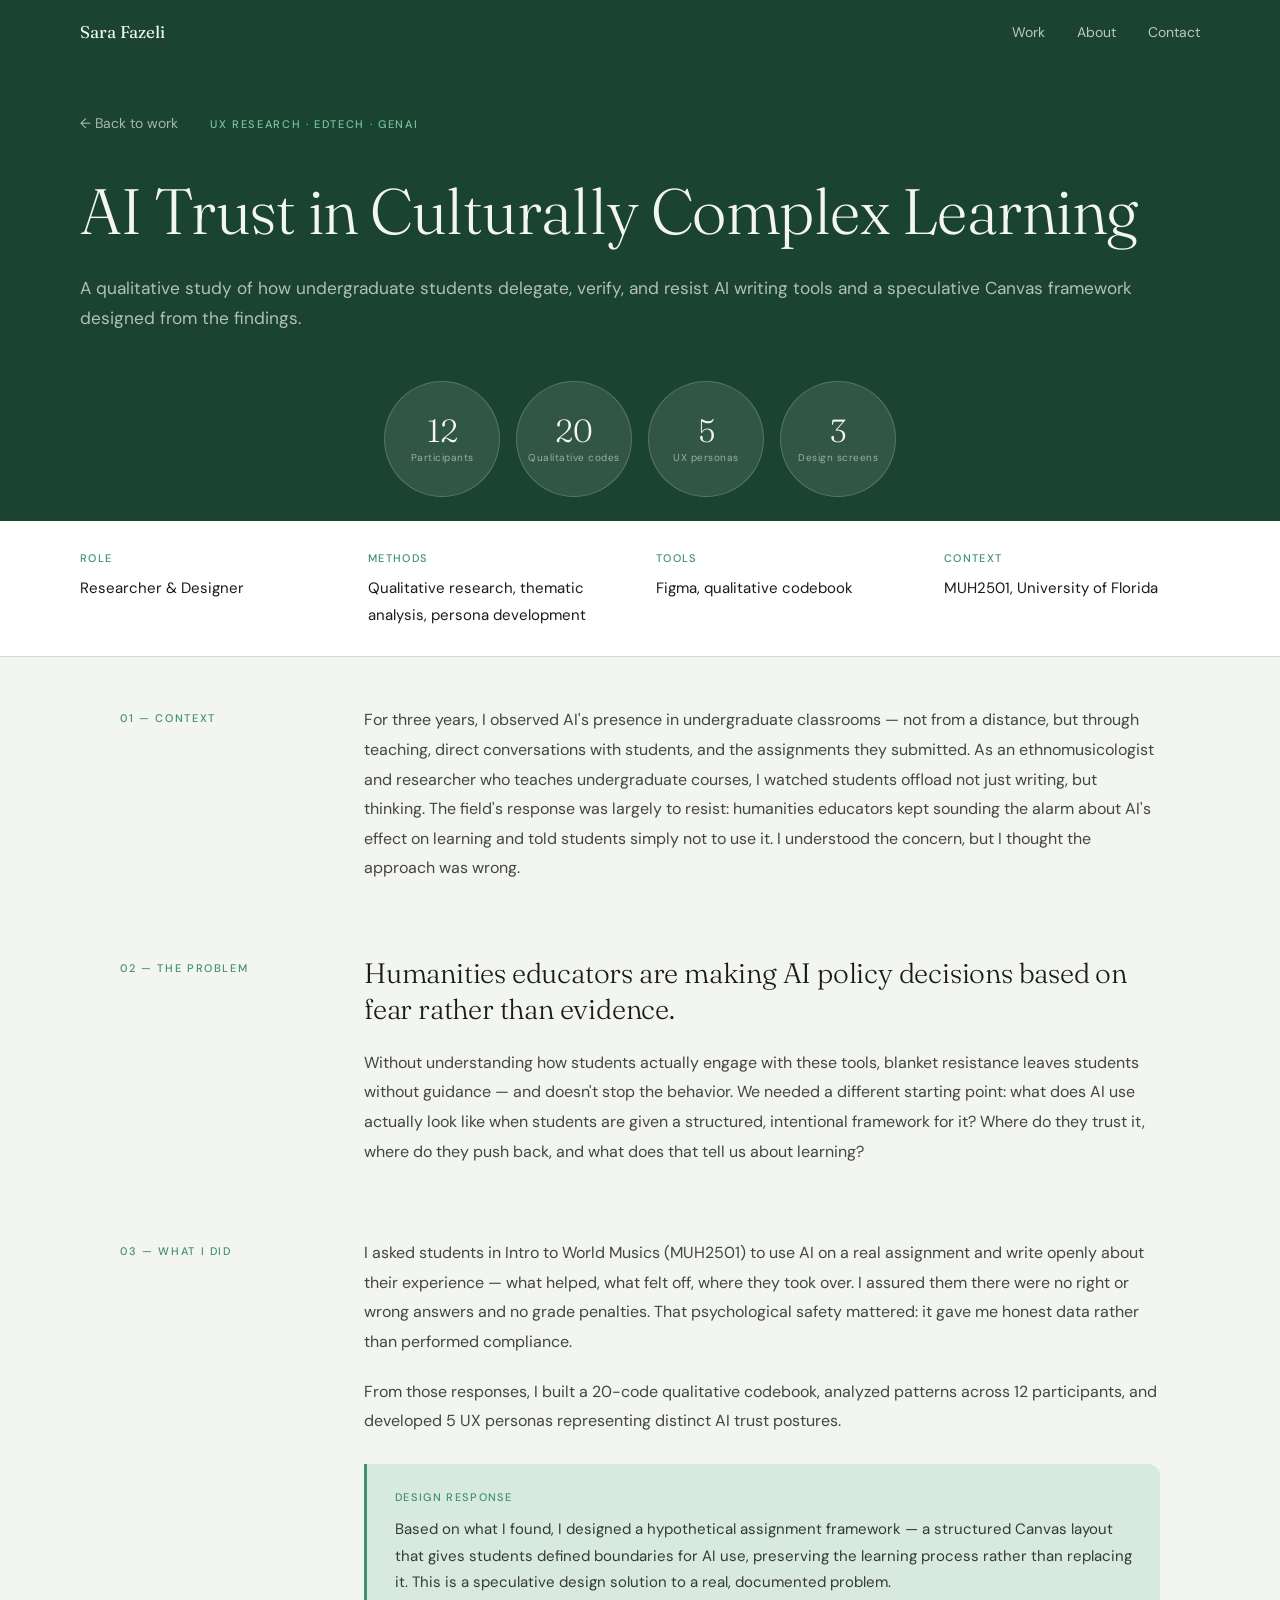
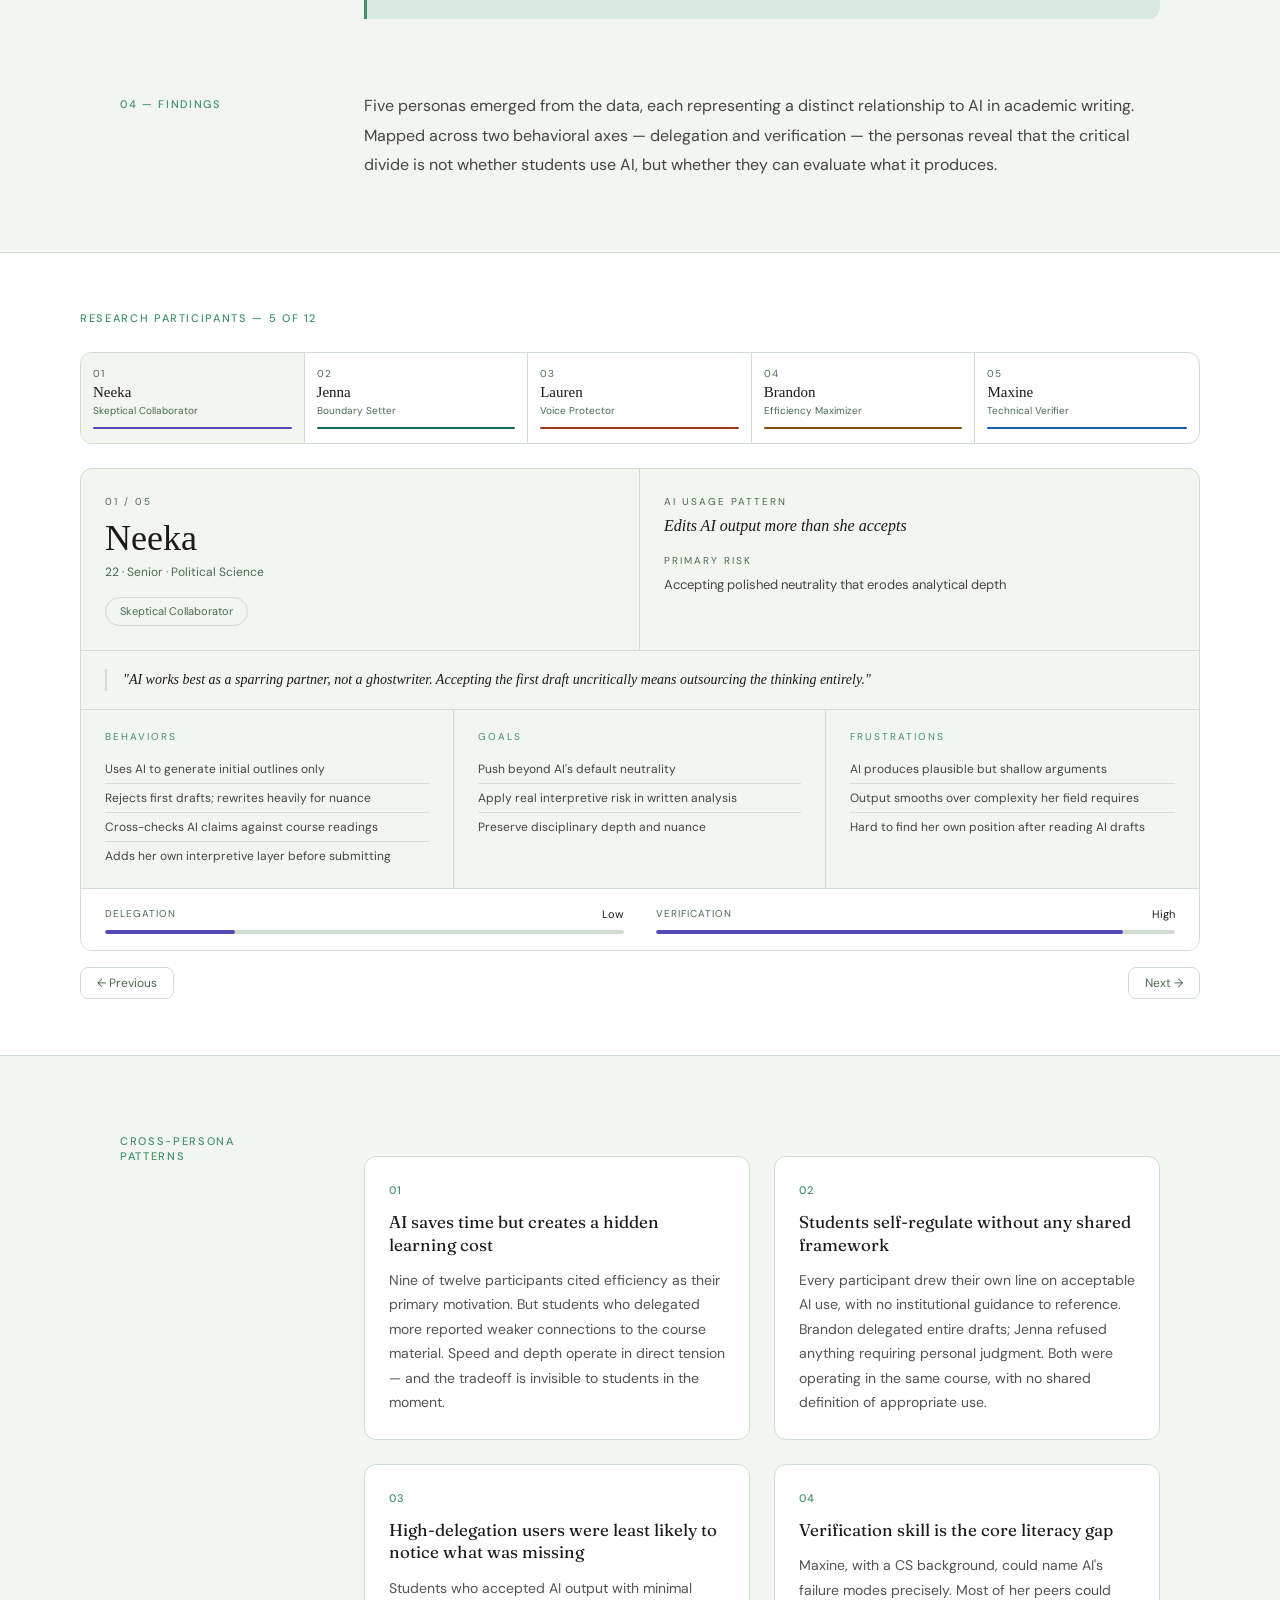
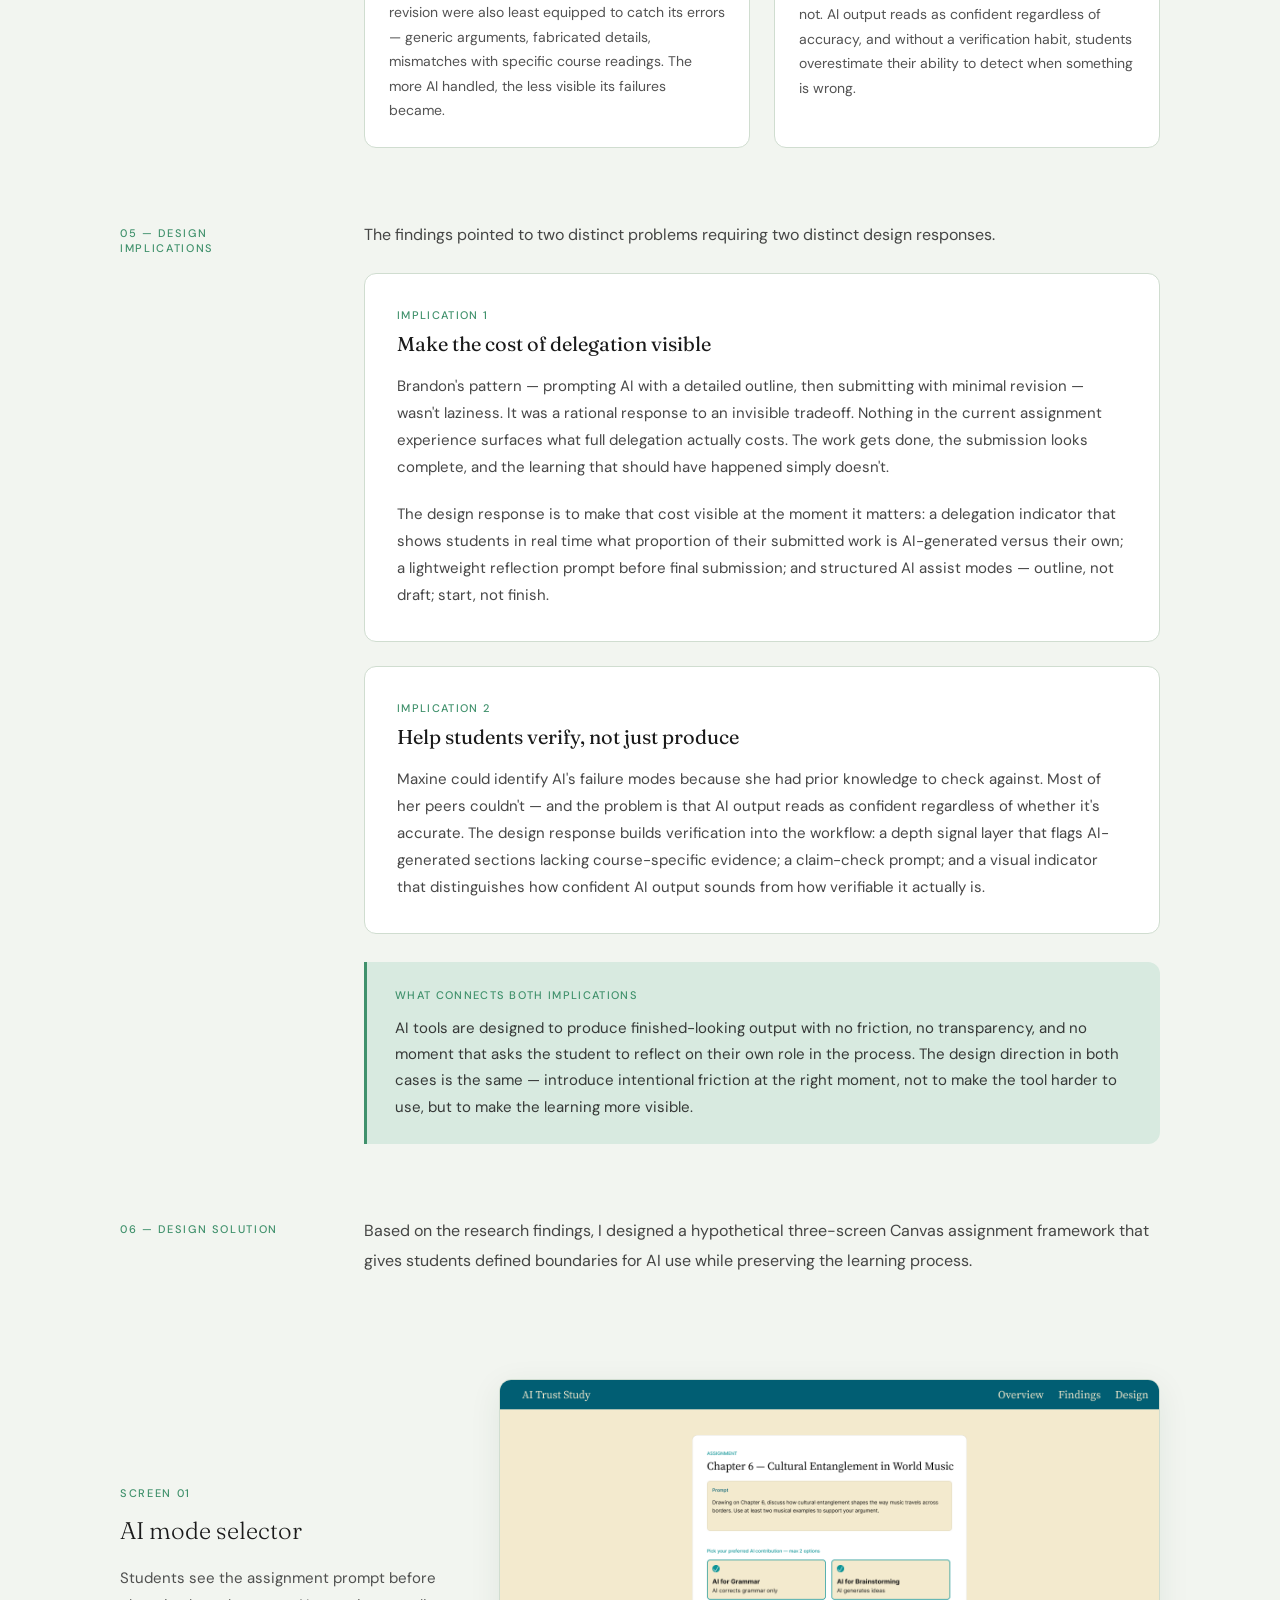
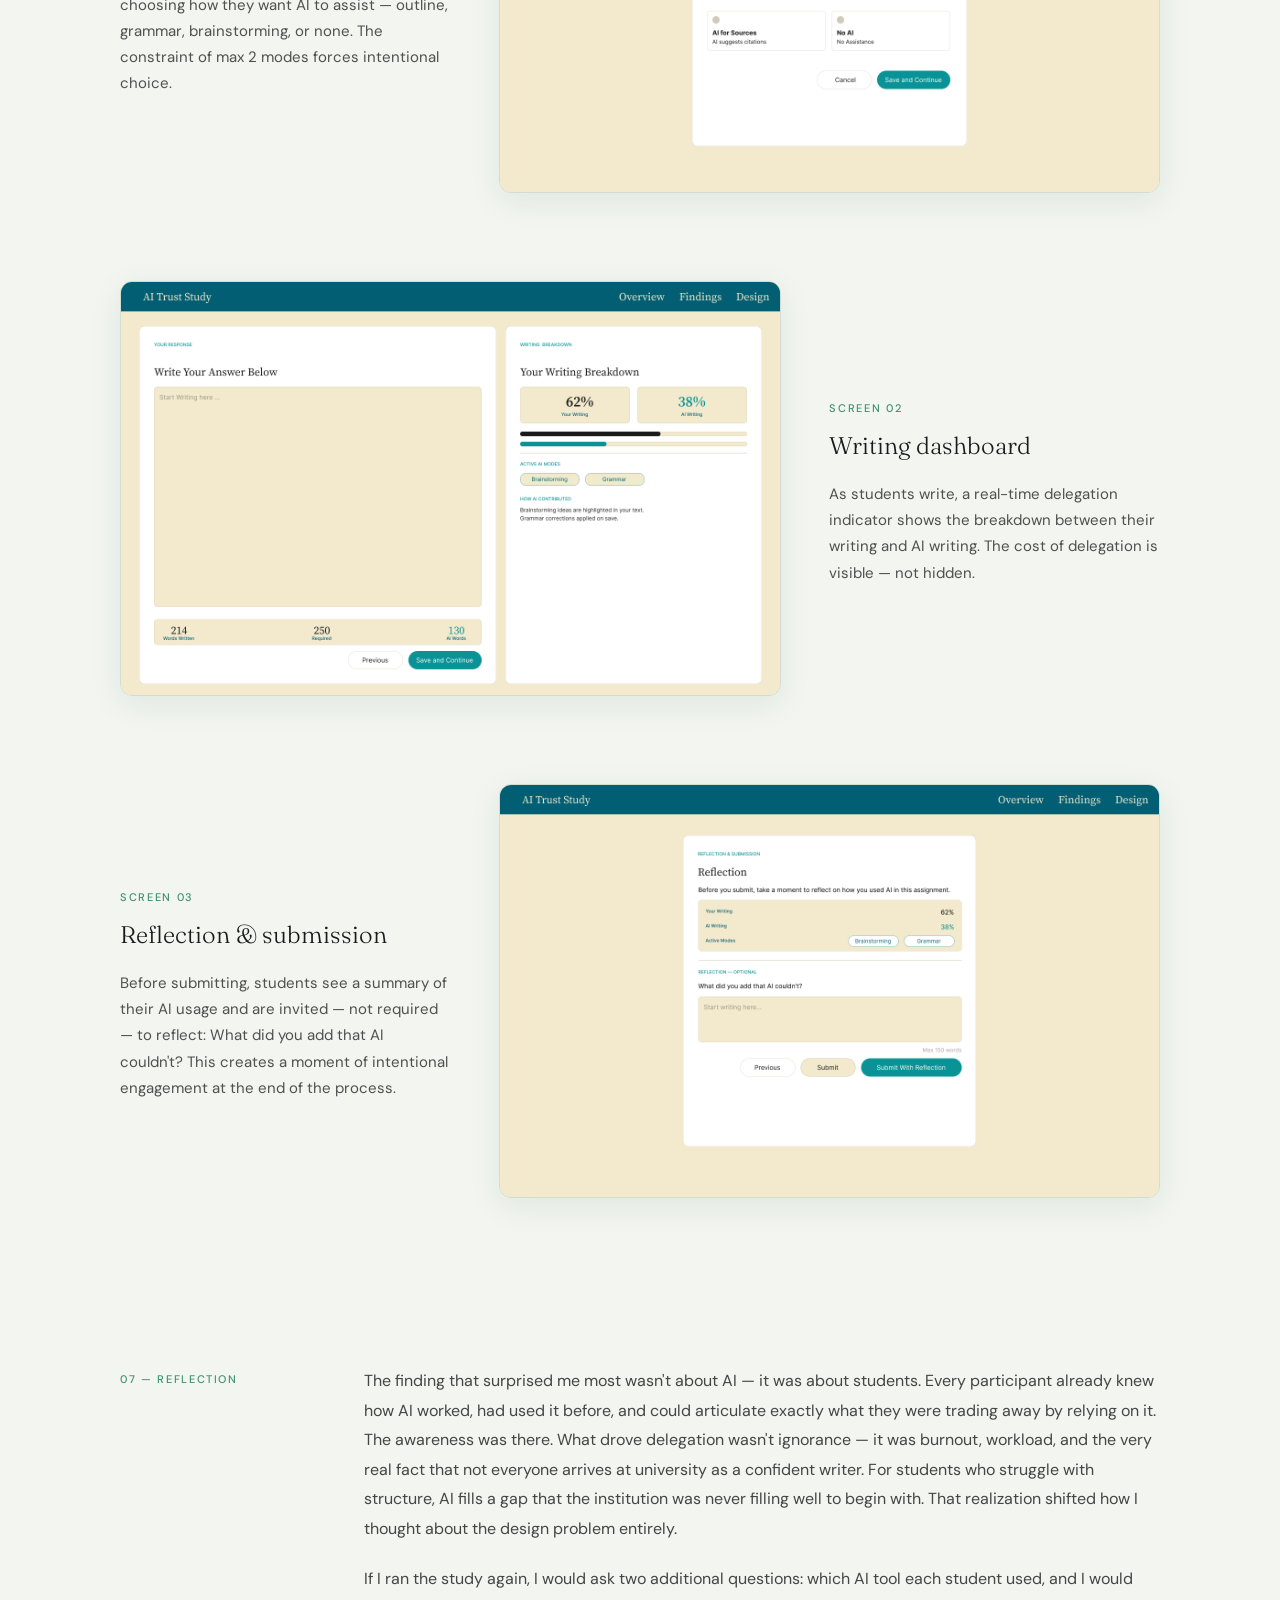
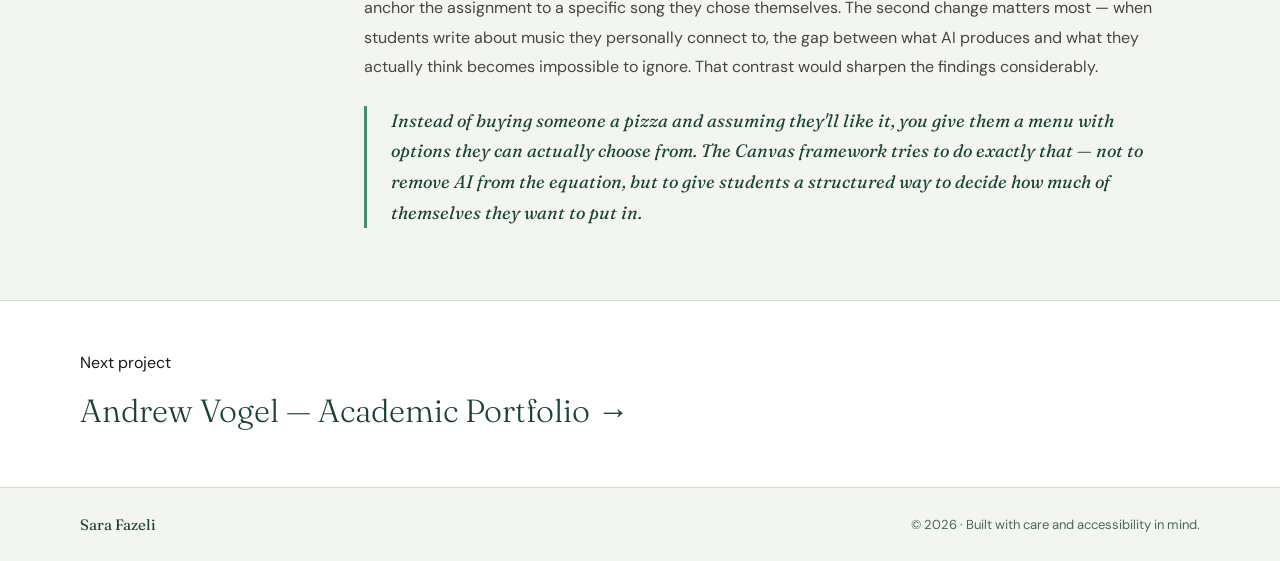
==== commit 4d0656a2: "Add favicon" ====
--- a/ai-trust-study.html
+++ b/ai-trust-study.html
@@ -9,6 +9,7 @@
     <link rel="preconnect" href="https://fonts.gstatic.com" crossorigin>
     <link href="https://fonts.googleapis.com/css2?family=Fraunces:opsz,wght@9..144,300;9..144,400;9..144,600&family=DM+Sans:wght@300;400;500&family=Playfair+Display:ital,wght@0,400;0,500;1,400&display=swap" rel="stylesheet">
     <link rel="stylesheet" href="style-sheet/case-study.css">
+    <link rel="icon" type="image/png" href="favicon_256x256.png">
 </head>
 <body>
 
--- a/style-sheet/case-study.css
+++ b/style-sheet/case-study.css
@@ -57,14 +57,14 @@
 }
 
 .cs-subtitle {
-    font-size: 1.0625rem;
+    font-size: 1.08rem;
     color: rgba(242,245,240,0.7);
     line-height: 1.75;
-    max-width: 580px;
+    max-width: none;
     margin-bottom: 3rem;
 }
 
-.cs-stats { display: flex; gap: 1rem; flex-wrap: wrap; }
+.cs-stats { display: flex; gap: 1rem; flex-wrap: wrap; justify-content: center; }
 
 .stat {
     display: flex;
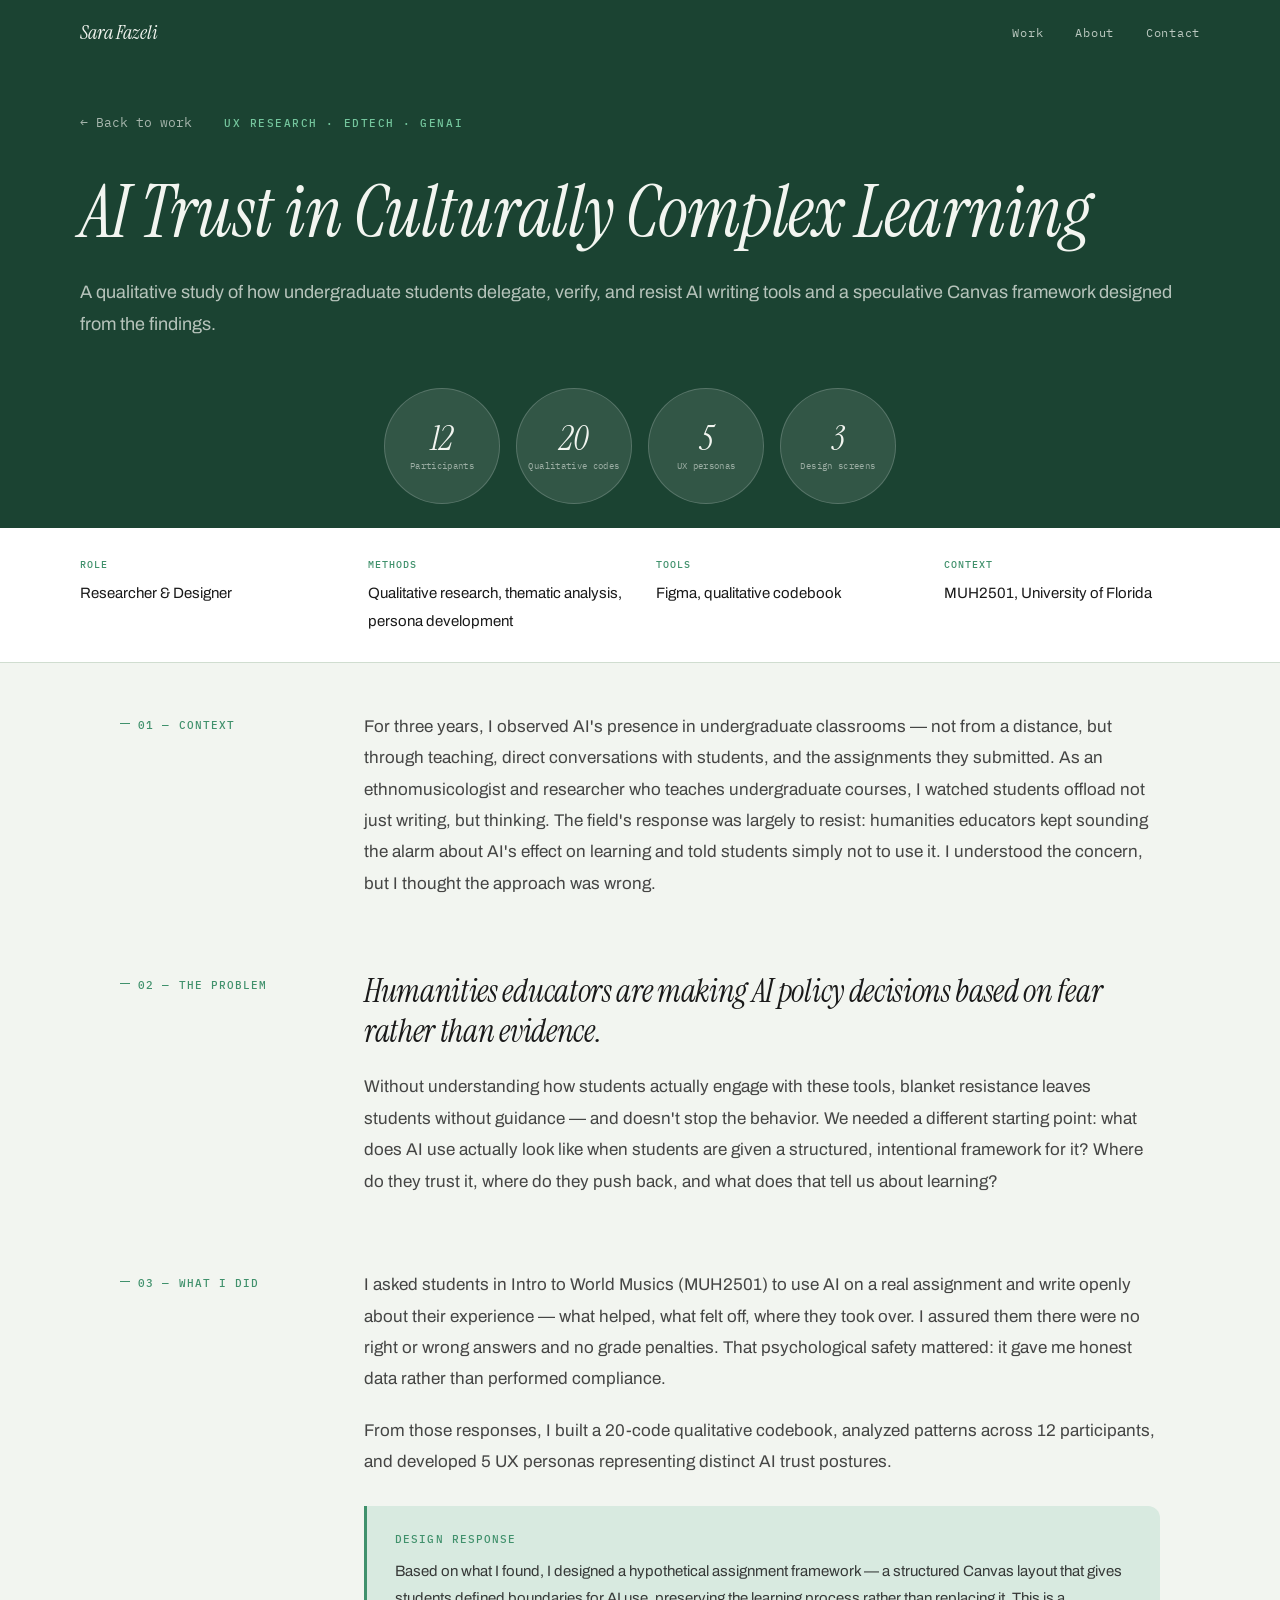
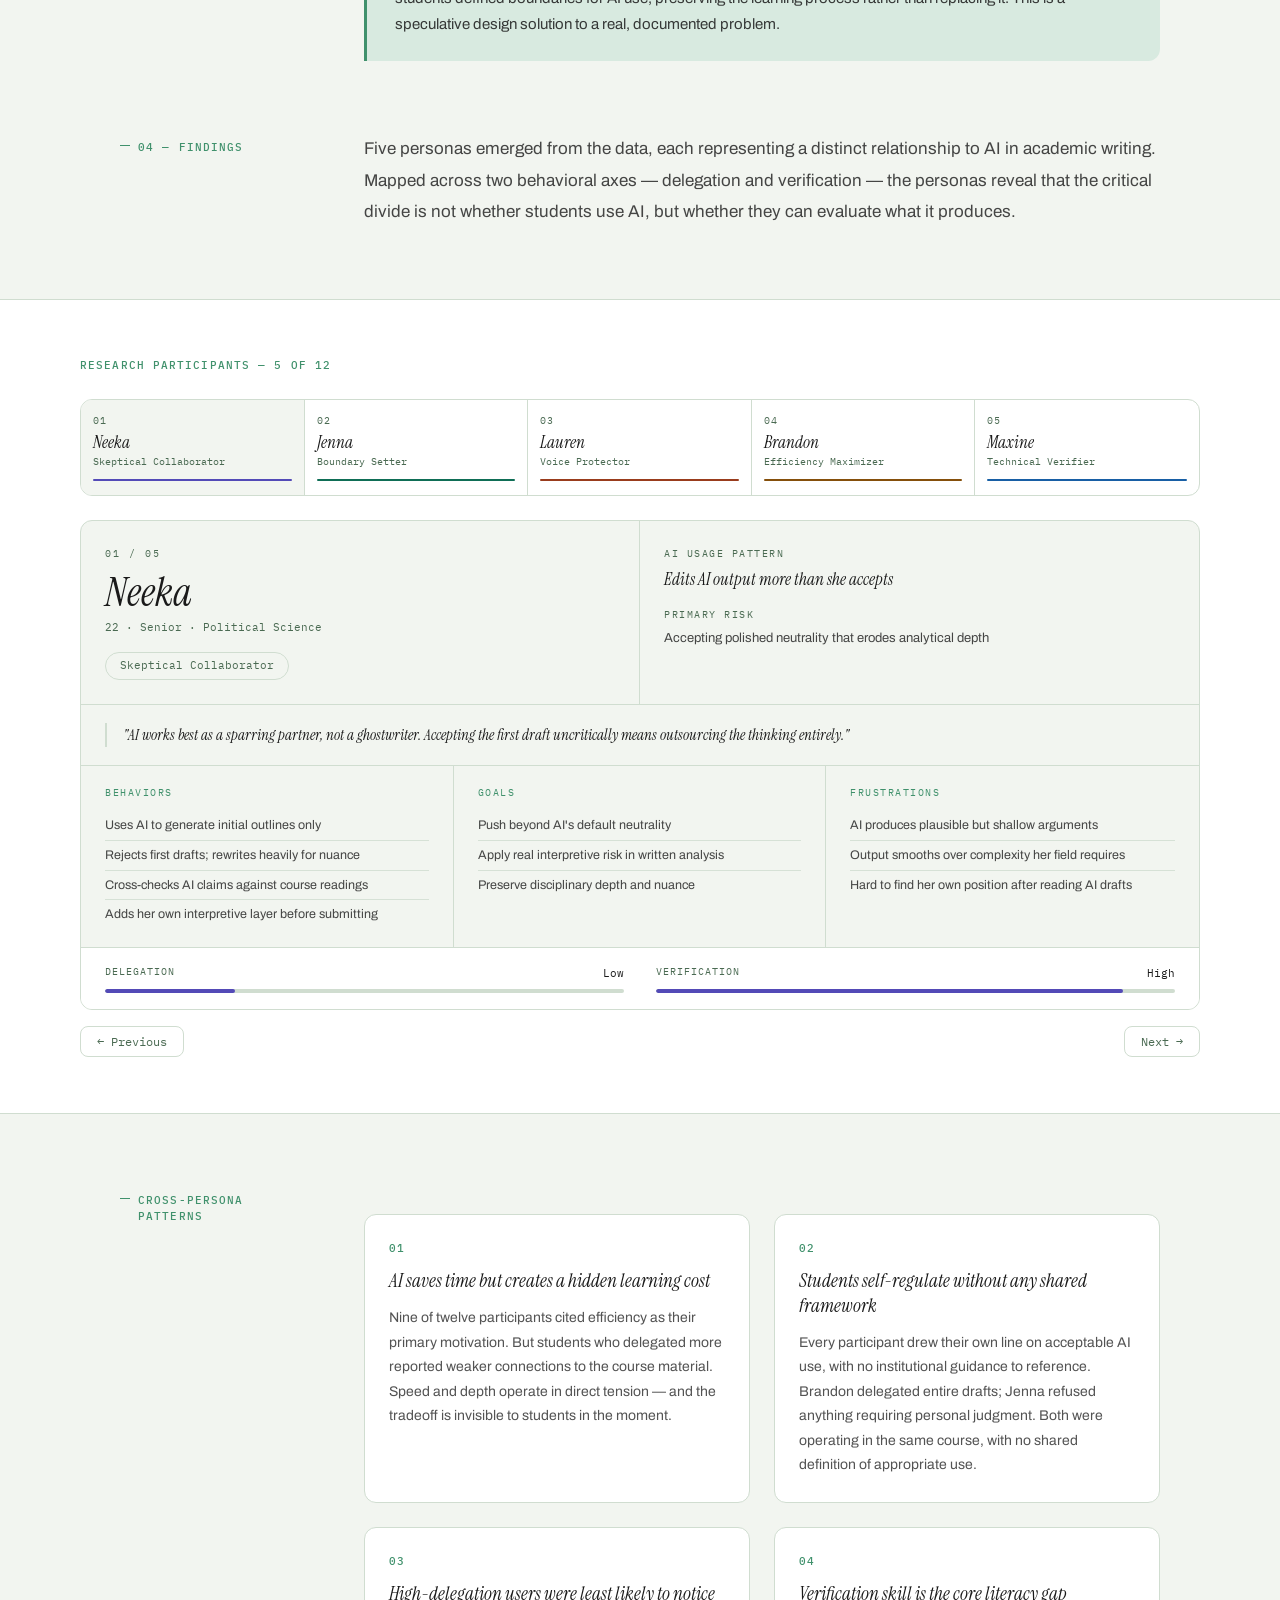
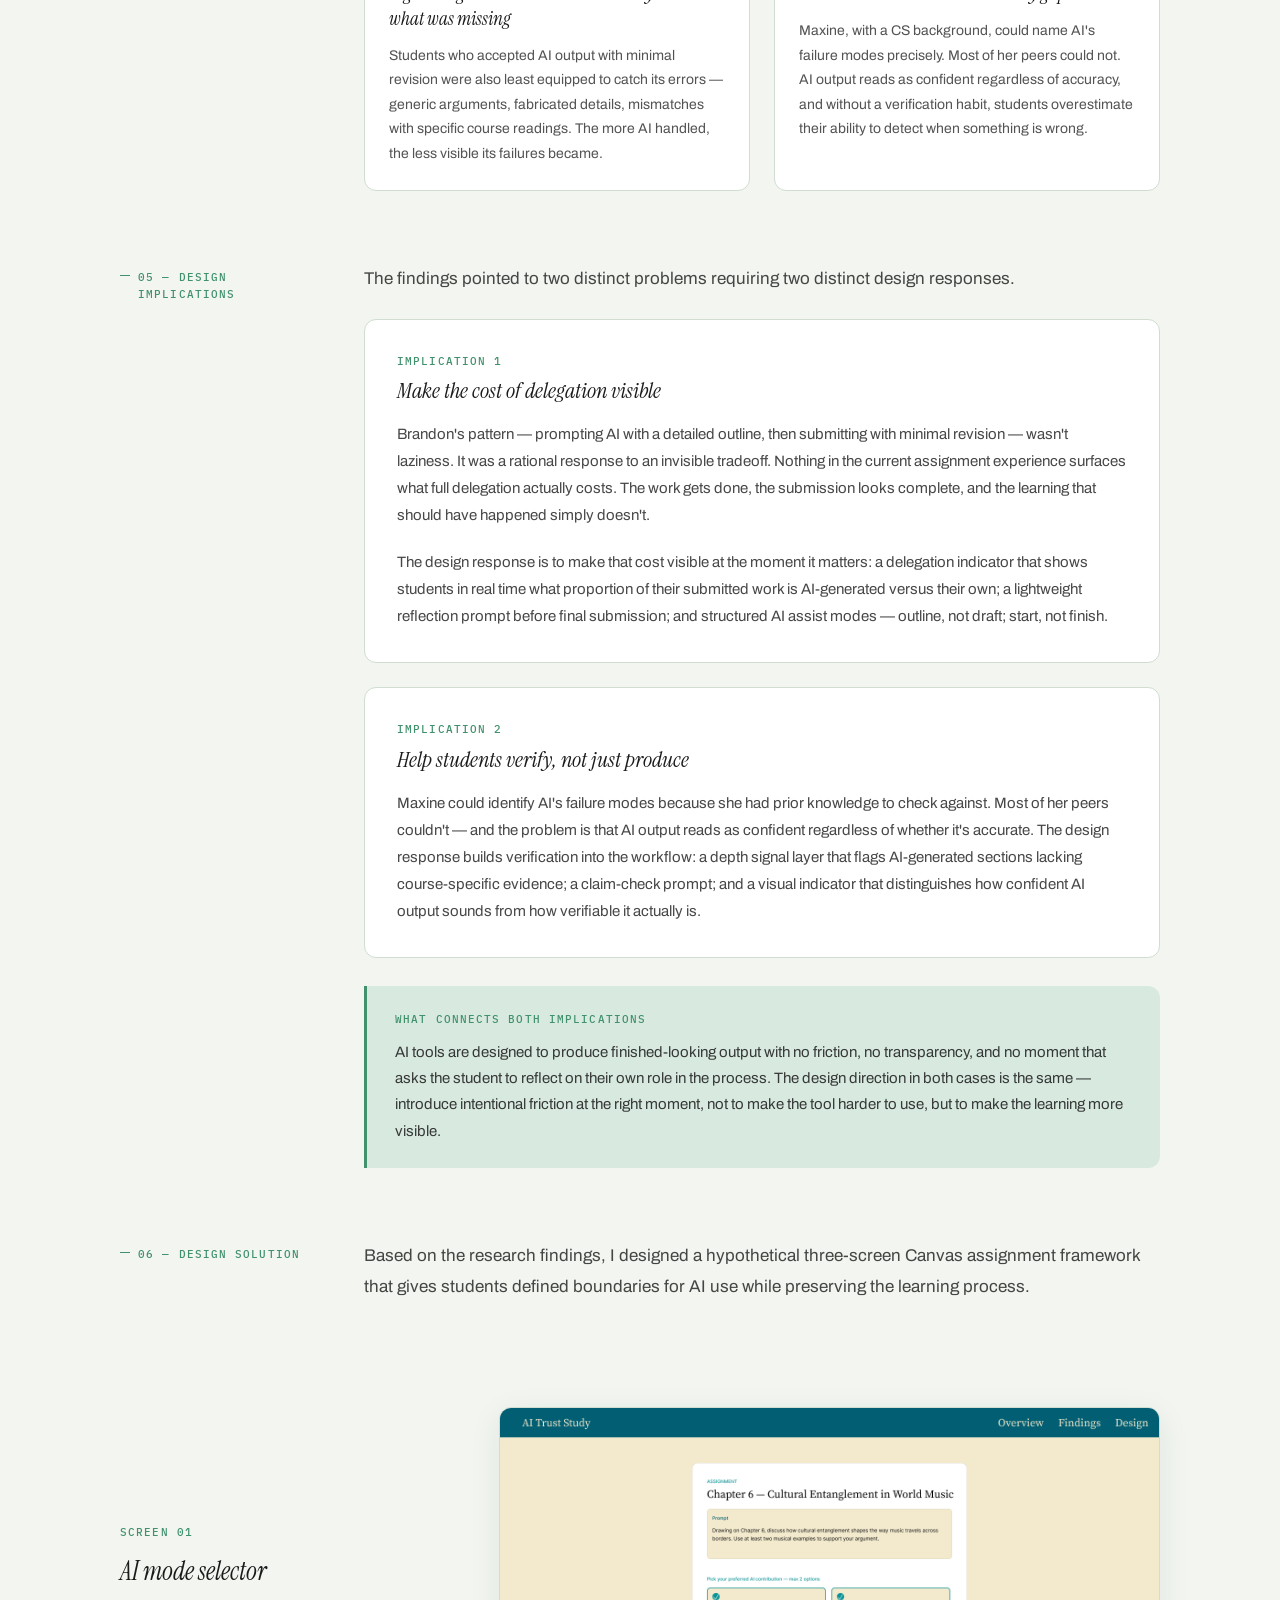
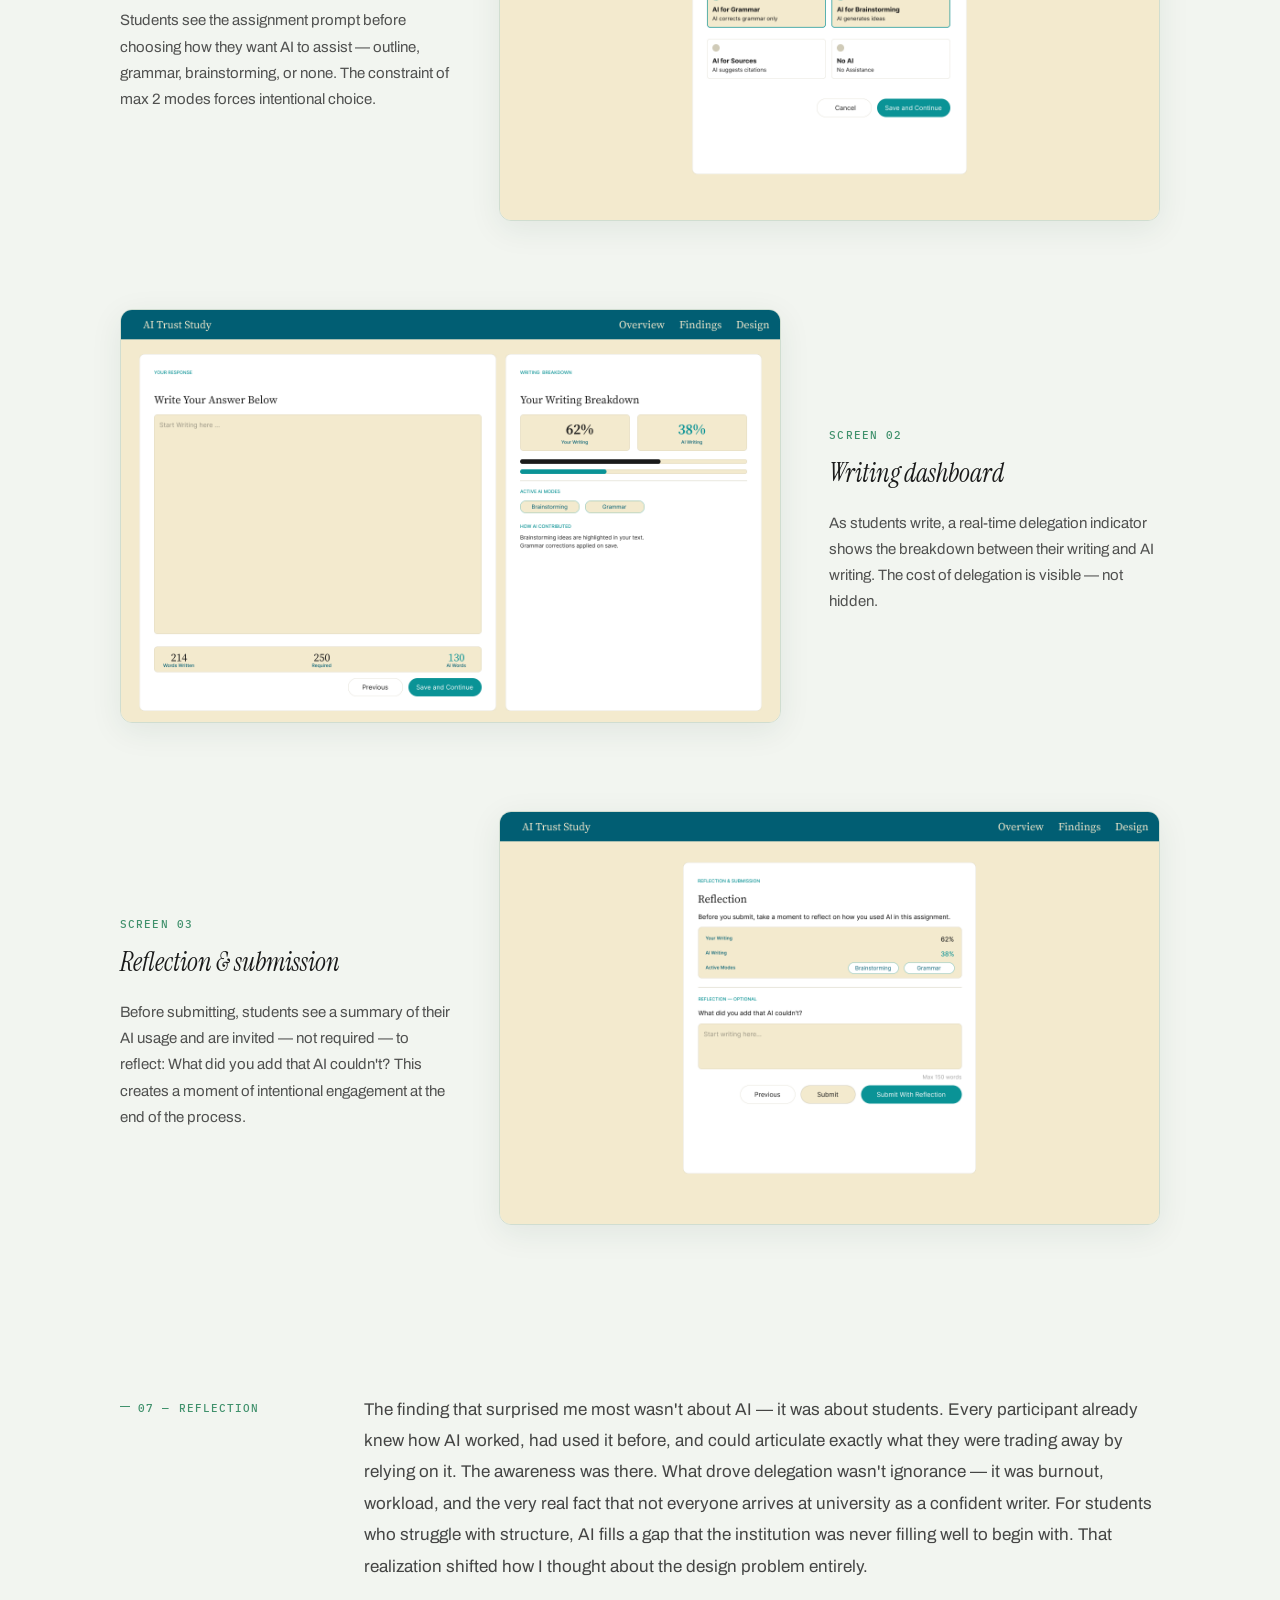
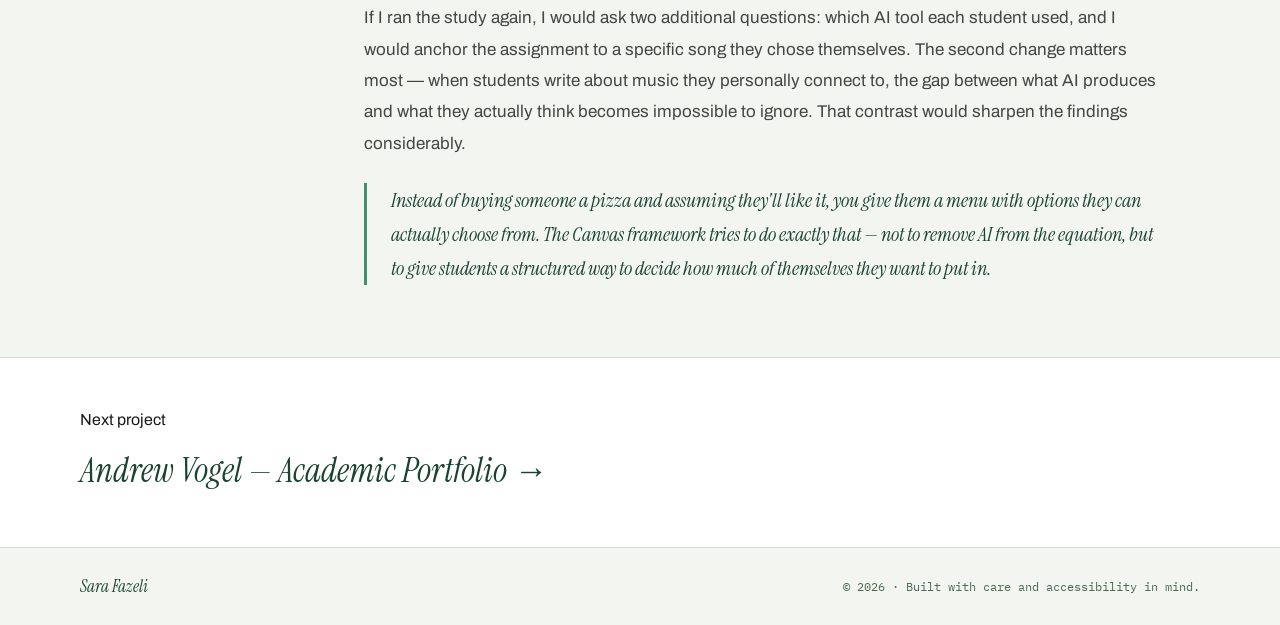
==== commit ca0faea6: "updating and adding materials" ====
--- a/ai-trust-study.html
+++ b/ai-trust-study.html
@@ -7,7 +7,7 @@
     <title>AI Trust Study | Sara Fazeli</title>
     <link rel="preconnect" href="https://fonts.googleapis.com">
     <link rel="preconnect" href="https://fonts.gstatic.com" crossorigin>
-    <link href="https://fonts.googleapis.com/css2?family=Fraunces:opsz,wght@9..144,300;9..144,400;9..144,600&family=DM+Sans:wght@300;400;500&family=Playfair+Display:ital,wght@0,400;0,500;1,400&display=swap" rel="stylesheet">
+    <link href="https://fonts.googleapis.com/css2?family=Instrument+Serif:ital@0;1&family=Archivo:wght@400;500;600;700&family=IBM+Plex+Mono:wght@400;500&display=swap" rel="stylesheet">
     <link rel="stylesheet" href="style-sheet/case-study.css">
     <link rel="icon" type="image/png" href="favicon_256x256.png">
 </head>
--- a/style-sheet/case-study.css
+++ b/style-sheet/case-study.css
@@ -8,9 +8,10 @@
     --text: #1a1a1a;
     --text-muted: #4a6a52;
     --border: #d0ddd0;
-    --font-serif: 'Fraunces', Georgia, serif;
-    --font-sans: 'DM Sans', system-ui, sans-serif;
-    --font-persona: 'Playfair Display', Georgia, serif;
+    --font-serif: 'Instrument Serif', Georgia, serif;
+    --font-sans: 'Archivo', system-ui, sans-serif;
+    --font-mono: 'IBM Plex Mono', 'Courier New', monospace;
+    --font-persona: 'Instrument Serif', Georgia, serif;
     --radius: 12px;
     --max-w: 1200px;
 }
@@ -23,9 +24,9 @@
 /* ─── Nav ─── */
 nav { background: var(--primary); position: sticky; top: 0; z-index: 100; }
 .nav-inner { max-width: var(--max-w); margin: 0 auto; padding: 0 2.5rem; height: 64px; display: flex; align-items: center; justify-content: space-between; }
-.nav-logo { font-family: var(--font-serif); font-size: 1.0625rem; font-weight: 400; color: var(--bg); }
+.nav-logo { font-family: var(--font-serif); font-style: italic; font-size: 1.25rem; font-weight: 400; color: var(--bg); }
 .nav-links { list-style: none; display: flex; gap: 2rem; }
-.nav-links a { font-size: 0.875rem; color: rgba(242,245,240,0.75); transition: color 0.2s; }
+.nav-links a { font-family: var(--font-mono); font-size: 0.75rem; letter-spacing: 0.06em; color: rgba(242,245,240,0.75); transition: color 0.2s; }
 .nav-links a:hover { color: var(--bg); }
 
 /* ─── Container ─── */
@@ -41,24 +42,25 @@
     margin-bottom: 2.5rem;
 }
 
-.back-link { font-size: 0.875rem; color: rgba(242,245,240,0.65); transition: color 0.2s; }
+.back-link { font-family: var(--font-mono); font-size: 0.8125rem; color: rgba(242,245,240,0.65); transition: color 0.2s; }
 .back-link:hover { color: var(--bg); }
 
-.cs-type { font-size: 0.6875rem; letter-spacing: 0.15em; text-transform: uppercase; color: #74c69d; font-weight: 500; }
+.cs-type { font-family: var(--font-mono); font-size: 0.6875rem; letter-spacing: 0.14em; text-transform: uppercase; color: #74c69d; font-weight: 500; }
 
 .cs-title {
     font-family: var(--font-serif);
-    font-size: clamp(2.5rem, 5vw, 4.25rem);
-    font-weight: 300;
+    font-style: italic;
+    font-size: clamp(2.75rem, 5.6vw, 4.75rem);
+    font-weight: 400;
     color: var(--bg);
-    line-height: 1.08;
-    letter-spacing: -0.5px;
+    line-height: 1.05;
+    letter-spacing: -0.01em;
     margin-bottom: 1.75rem;
 }
 
 .cs-subtitle {
-    font-size: 1.08rem;
-    color: rgba(242,245,240,0.7);
+    font-size: 1.125rem;
+    color: rgba(242,245,240,0.72);
     line-height: 1.75;
     max-width: none;
     margin-bottom: 3rem;
@@ -79,19 +81,19 @@
     gap: 4px;
 }
 
-.stat-num { font-family: var(--font-serif); font-size: 2rem; font-weight: 300; color: var(--bg); line-height: 1; }
-.stat-label { font-size: 0.625rem; color: rgba(242,245,240,0.55); text-align: center; letter-spacing: 0.05em; padding: 0 8px; line-height: 1.3; }
+.stat-num { font-family: var(--font-serif); font-style: italic; font-size: 2.125rem; font-weight: 400; color: var(--bg); line-height: 1; }
+.stat-label { font-family: var(--font-mono); font-size: 0.5625rem; color: rgba(242,245,240,0.55); text-align: center; letter-spacing: 0.04em; padding: 0 8px; line-height: 1.3; }
 
 /* ─── Overview strip ─── */
 .cs-overview { background: var(--surface); border-bottom: 1px solid var(--border); padding: 1.75rem 2.5rem; }
 .overview-grid { max-width: var(--max-w); margin: 0 auto; display: grid; grid-template-columns: repeat(4, 1fr); gap: 2rem; }
-.overview-label { display: block; font-size: 0.6875rem; letter-spacing: 0.12em; text-transform: uppercase; color: var(--action); font-weight: 500; margin-bottom: 6px; }
+.overview-label { display: block; font-family: var(--font-mono); font-size: 0.625rem; letter-spacing: 0.1em; text-transform: uppercase; color: var(--action); font-weight: 500; margin-bottom: 6px; }
 .overview-value { font-size: 0.9375rem; color: var(--text); line-height: 1.5; }
 
 /* ─── Main ─── */
 .cs-main { padding: 3rem 0 0; }
 
-/* ─── Sections ─── */
+/* ─── Sections — track-listing labels ─── */
 .cs-section { margin-bottom: 4.5rem; }
 
 .cs-section-inner {
@@ -103,17 +105,18 @@
     padding: 0 2.5rem;
 }
 
-.cs-section-label { font-size: 0.6875rem; letter-spacing: 0.15em; text-transform: uppercase; color: var(--action); font-weight: 500; padding-top: 6px; line-height: 1.4; }
-.cs-section-label-inline { display: block; font-size: 0.6875rem; letter-spacing: 0.15em; text-transform: uppercase; color: var(--action); font-weight: 500; margin-bottom: 1.5rem; }
-
-.cs-section-content p { font-size: 1rem; color: var(--text); opacity: 0.8; line-height: 1.85; margin-bottom: 1.25rem; }
+.cs-section-label { font-family: var(--font-mono); font-size: 0.6875rem; letter-spacing: 0.1em; text-transform: uppercase; color: var(--action); font-weight: 500; padding-top: 6px; line-height: 1.5; position: relative; padding-left: 18px; }
+.cs-section-label::before { content: ''; position: absolute; left: 0; top: 12px; width: 10px; height: 1px; background: var(--action); }
+.cs-section-label-inline { display: flex; align-items: center; gap: 0.6em; font-family: var(--font-mono); font-size: 0.6875rem; letter-spacing: 0.1em; text-transform: uppercase; color: var(--action); font-weight: 500; margin-bottom: 1.5rem; }
+
+.cs-section-content p { font-size: 1.0625rem; color: var(--text); opacity: 0.8; line-height: 1.85; margin-bottom: 1.25rem; }
 .cs-section-content p:last-child { margin-bottom: 0; }
 
-.cs-heading { font-family: var(--font-serif); font-size: clamp(1.25rem, 2.5vw, 1.75rem); font-weight: 300; color: var(--text); line-height: 1.3; margin-bottom: 1.25rem; letter-spacing: -0.2px; }
+.cs-heading { font-family: var(--font-serif); font-style: italic; font-size: clamp(1.5rem, 2.8vw, 2rem); font-weight: 400; color: var(--text); line-height: 1.25; margin-bottom: 1.25rem; letter-spacing: -0.01em; }
 
 /* ─── Callout ─── */
 .callout { background: var(--accent); padding: 1.5rem 1.75rem; margin-top: 1.75rem; border-left: 3px solid var(--action); border-radius: 0 var(--radius) var(--radius) 0; }
-.callout-label { display: block; font-size: 0.6875rem; letter-spacing: 0.12em; text-transform: uppercase; color: var(--action); font-weight: 500; margin-bottom: 0.625rem; }
+.callout-label { display: block; font-family: var(--font-mono); font-size: 0.6875rem; letter-spacing: 0.1em; text-transform: uppercase; color: var(--action); font-weight: 500; margin-bottom: 0.625rem; }
 .callout p { font-size: 0.9375rem; color: var(--text); opacity: 0.85; line-height: 1.75; margin: 0 !important; }
 
 /* ─── Personas ─── */
@@ -124,54 +127,54 @@
 .tab-btn:last-child { border-right: none; }
 .tab-btn:hover { background: var(--bg); }
 .tab-btn.active { background: var(--bg); }
-.tab-num { display: block; font-size: 10px; color: var(--text-muted); letter-spacing: 1px; margin-bottom: 4px; }
-.tab-name { display: block; font-family: var(--font-persona); font-size: 15px; color: var(--text); margin-bottom: 3px; }
-.tab-arch { display: block; font-size: 10px; color: var(--text-muted); line-height: 1.3; }
+.tab-num { display: block; font-family: var(--font-mono); font-size: 10px; color: var(--text-muted); letter-spacing: 1px; margin-bottom: 4px; }
+.tab-name { display: block; font-family: var(--font-persona); font-style: italic; font-size: 17px; color: var(--text); margin-bottom: 3px; }
+.tab-arch { display: block; font-family: var(--font-mono); font-size: 9.5px; color: var(--text-muted); line-height: 1.3; }
 .tab-bar { height: 2px; width: 100%; margin-top: 10px; border-radius: 1px; }
 
 .persona-card { background: var(--bg); border: 0.5px solid var(--border); border-radius: var(--radius); overflow: hidden; }
 .persona-card-top { display: grid; grid-template-columns: 1fr 1fr; border-bottom: 0.5px solid var(--border); }
 .persona-identity { padding: 24px; border-right: 0.5px solid var(--border); }
-.persona-num { font-size: 10px; color: var(--text-muted); letter-spacing: 2px; margin-bottom: 10px; }
-.persona-name { font-family: var(--font-persona); font-size: 36px; font-weight: 400; color: var(--text); line-height: 1.0; margin-bottom: 6px; }
-.persona-meta { font-size: 12px; color: var(--text-muted); margin-bottom: 14px; }
-.persona-pill { display: inline-block; border: 0.5px solid var(--border); border-radius: 20px; padding: 4px 14px; font-size: 11px; color: var(--text-muted); }
+.persona-num { font-family: var(--font-mono); font-size: 10px; color: var(--text-muted); letter-spacing: 2px; margin-bottom: 10px; }
+.persona-name { font-family: var(--font-persona); font-style: italic; font-size: 40px; font-weight: 400; color: var(--text); line-height: 1.0; margin-bottom: 6px; }
+.persona-meta { font-family: var(--font-mono); font-size: 11px; color: var(--text-muted); margin-bottom: 14px; }
+.persona-pill { display: inline-block; border: 0.5px solid var(--border); border-radius: 20px; padding: 4px 14px; font-family: var(--font-mono); font-size: 10.5px; color: var(--text-muted); }
 .persona-pattern { padding: 24px; }
-.pattern-label { font-size: 10px; letter-spacing: 2px; text-transform: uppercase; color: var(--text-muted); margin-bottom: 6px; }
-.pattern-value { font-family: var(--font-persona); font-style: italic; font-size: 16px; color: var(--text); line-height: 1.3; margin-bottom: 16px; }
-.risk-label { font-size: 10px; letter-spacing: 2px; text-transform: uppercase; color: var(--text-muted); margin-bottom: 6px; }
+.pattern-label { font-family: var(--font-mono); font-size: 10px; letter-spacing: 1.5px; text-transform: uppercase; color: var(--text-muted); margin-bottom: 6px; }
+.pattern-value { font-family: var(--font-persona); font-style: italic; font-size: 17px; color: var(--text); line-height: 1.3; margin-bottom: 16px; }
+.risk-label { font-family: var(--font-mono); font-size: 10px; letter-spacing: 1.5px; text-transform: uppercase; color: var(--text-muted); margin-bottom: 6px; }
 .risk-value { font-size: 13px; color: var(--text); opacity: 0.8; line-height: 1.5; }
 .persona-quote-wrap { padding: 18px 24px; border-bottom: 0.5px solid var(--border); }
-.persona-quote { font-family: var(--font-persona); font-style: italic; font-size: 14px; color: var(--text); line-height: 1.6; padding-left: 16px; border-left: 2px solid var(--border); }
+.persona-quote { font-family: var(--font-persona); font-style: italic; font-size: 15px; color: var(--text); line-height: 1.6; padding-left: 16px; border-left: 2px solid var(--border); }
 .persona-card-bottom { display: grid; grid-template-columns: repeat(3,1fr); border-bottom: 0.5px solid var(--border); }
 .persona-col { padding: 18px 24px; }
 .persona-col:not(:last-child) { border-right: 0.5px solid var(--border); }
-.col-label { font-size: 10px; letter-spacing: 2px; text-transform: uppercase; color: var(--action); margin-bottom: 10px; }
-.col-item { font-size: 12px; color: var(--text); opacity: 0.8; line-height: 1.5; padding: 5px 0; border-bottom: 0.5px solid var(--border); }
+.col-label { font-family: var(--font-mono); font-size: 10px; letter-spacing: 1.5px; text-transform: uppercase; color: var(--action); margin-bottom: 10px; }
+.col-item { font-size: 12.5px; color: var(--text); opacity: 0.8; line-height: 1.5; padding: 5px 0; border-bottom: 0.5px solid var(--border); }
 .col-item:last-child { border-bottom: none; }
 .persona-bars { display: flex; gap: 2rem; padding: 16px 24px; background: var(--surface); }
 .bar-item { flex: 1; }
 .bar-label-row { display: flex; justify-content: space-between; margin-bottom: 6px; }
-.bar-label-text { font-size: 10px; letter-spacing: 1px; text-transform: uppercase; color: var(--text-muted); }
-.bar-val { font-size: 11px; color: var(--text); }
+.bar-label-text { font-family: var(--font-mono); font-size: 9.5px; letter-spacing: 1px; text-transform: uppercase; color: var(--text-muted); }
+.bar-val { font-family: var(--font-mono); font-size: 11px; color: var(--text); }
 .bar-bg { height: 4px; background: var(--border); border-radius: 2px; overflow: hidden; }
 .bar-fill { height: 100%; border-radius: 2px; transition: width 0.4s; }
 .persona-nav { display: flex; justify-content: space-between; margin-top: 1rem; }
-.persona-nav-btn { font-size: 12px; color: var(--text-muted); background: none; border: 0.5px solid var(--border); border-radius: 8px; padding: 7px 16px; cursor: pointer; font-family: var(--font-sans); transition: all 0.15s; }
+.persona-nav-btn { font-family: var(--font-mono); font-size: 11.5px; color: var(--text-muted); background: none; border: 0.5px solid var(--border); border-radius: 8px; padding: 7px 16px; cursor: pointer; transition: all 0.15s; }
 .persona-nav-btn:hover { background: var(--bg); color: var(--text); }
 
 /* ─── Findings grid ─── */
 .findings-grid { display: grid; grid-template-columns: 1fr 1fr; gap: 1.5rem; margin-top: 1.75rem; }
 .finding-card { background: var(--surface); border: 0.5px solid var(--border); border-radius: var(--radius); padding: 1.5rem; }
-.finding-num { font-size: 0.6875rem; letter-spacing: 0.12em; color: var(--action); margin-bottom: 0.75rem; font-weight: 500; }
-.finding-title { font-family: var(--font-serif); font-size: 1.0625rem; font-weight: 400; color: var(--text); margin-bottom: 0.75rem; line-height: 1.3; }
+.finding-num { font-family: var(--font-mono); font-size: 0.6875rem; letter-spacing: 0.1em; color: var(--action); margin-bottom: 0.75rem; font-weight: 500; }
+.finding-title { font-family: var(--font-serif); font-style: italic; font-size: 1.1875rem; font-weight: 400; color: var(--text); margin-bottom: 0.75rem; line-height: 1.3; }
 .finding-card p { font-size: 0.875rem; color: var(--text); opacity: 0.75; line-height: 1.75; margin: 0; }
 
 /* ─── Implications ─── */
 .implication { background: var(--surface); border: 0.5px solid var(--border); border-radius: var(--radius); padding: 2rem; margin-top: 1.5rem; }
 .implication-header { margin-bottom: 1rem; }
-.implication-num { font-size: 0.6875rem; letter-spacing: 0.12em; text-transform: uppercase; color: var(--action); font-weight: 500; display: block; margin-bottom: 0.4rem; }
-.implication-title { font-family: var(--font-serif); font-size: 1.25rem; font-weight: 400; color: var(--text); line-height: 1.3; }
+.implication-num { font-family: var(--font-mono); font-size: 0.6875rem; letter-spacing: 0.1em; text-transform: uppercase; color: var(--action); font-weight: 500; display: block; margin-bottom: 0.4rem; }
+.implication-title { font-family: var(--font-serif); font-style: italic; font-size: 1.375rem; font-weight: 400; color: var(--text); line-height: 1.3; }
 .implication p { font-size: 0.9375rem; color: var(--text); opacity: 0.8; line-height: 1.8; margin-top: 0.875rem; }
 
 /* ─── Design screens ─── */
@@ -180,24 +183,24 @@
 .screen-item.reverse { grid-template-columns: 2fr 1fr; }
 .screen-item.reverse .screen-meta { order: 2; }
 .screen-item.reverse .screen-image { order: 1; }
-.screen-num { display: block; font-size: 0.6875rem; letter-spacing: 0.15em; text-transform: uppercase; color: var(--action); margin-bottom: 0.5rem; font-weight: 500; }
-.screen-title { display: block; font-family: var(--font-serif); font-size: 1.5rem; font-weight: 300; color: var(--text); margin-bottom: 0.875rem; }
+.screen-num { display: block; font-family: var(--font-mono); font-size: 0.6875rem; letter-spacing: 0.1em; text-transform: uppercase; color: var(--action); margin-bottom: 0.5rem; font-weight: 500; }
+.screen-title { display: block; font-family: var(--font-serif); font-style: italic; font-size: 1.6rem; font-weight: 400; color: var(--text); margin-bottom: 0.875rem; }
 .screen-desc { font-size: 0.9375rem; color: var(--text); opacity: 0.75; line-height: 1.75; }
 .screen-image img { width: 100%; border-radius: var(--radius); border: 1px solid var(--border); box-shadow: 0 8px 32px rgba(27,67,50,0.08); }
 
 /* ─── Blockquote ─── */
-.cs-blockquote { font-family: var(--font-serif); font-style: italic; font-size: 1.125rem; color: var(--primary); line-height: 1.7; border-left: 3px solid var(--action); padding-left: 1.5rem; margin: 1.5rem 0 0; }
+.cs-blockquote { font-family: var(--font-serif); font-style: italic; font-size: 1.25rem; color: var(--primary); line-height: 1.7; border-left: 3px solid var(--action); padding-left: 1.5rem; margin: 1.5rem 0 0; }
 
 /* ─── Next project ─── */
 .next-project { background: var(--surface); border-top: 1px solid var(--border); padding: 3rem 2.5rem; }
-.next-link { font-family: var(--font-serif); font-size: clamp(1.25rem, 3vw, 2rem); font-weight: 300; color: var(--primary); display: block; margin-top: 0.5rem; transition: color 0.2s; }
+.next-link { font-family: var(--font-serif); font-style: italic; font-size: clamp(1.375rem, 3.2vw, 2.125rem); font-weight: 400; color: var(--primary); display: block; margin-top: 0.5rem; transition: color 0.2s; }
 .next-link:hover { color: var(--action); }
 
 /* ─── Footer ─── */
 footer { background: var(--bg); border-top: 1px solid var(--border); padding: 1.5rem 2.5rem; }
 .footer-inner { max-width: var(--max-w); margin: 0 auto; display: flex; justify-content: space-between; align-items: center; }
-.footer-name { font-family: var(--font-serif); font-size: 0.9375rem; color: var(--primary); }
-.footer-copy { font-size: 0.8125rem; color: var(--text-muted); }
+.footer-name { font-family: var(--font-serif); font-style: italic; font-size: 1.0625rem; color: var(--primary); }
+.footer-copy { font-family: var(--font-mono); font-size: 0.75rem; color: var(--text-muted); }
 
 /* ─── Back to top ─── */
 #back-to-top { position: fixed; bottom: 2rem; right: 2rem; width: 44px; height: 44px; background: var(--primary); color: var(--bg); border: none; border-radius: 50%; font-size: 1.125rem; cursor: pointer; opacity: 0; visibility: hidden; transition: all 0.3s; z-index: 99; }
@@ -210,6 +213,10 @@
 
 /* ─── Focus ─── */
 a:focus-visible, button:focus-visible { outline: 2px solid var(--action); outline-offset: 3px; border-radius: 3px; }
+
+@media (prefers-reduced-motion: reduce) {
+    .fade-up { opacity: 1; transform: none; transition: none; }
+}
 
 /* ─── Responsive ─── */
 @media (max-width: 900px) {
